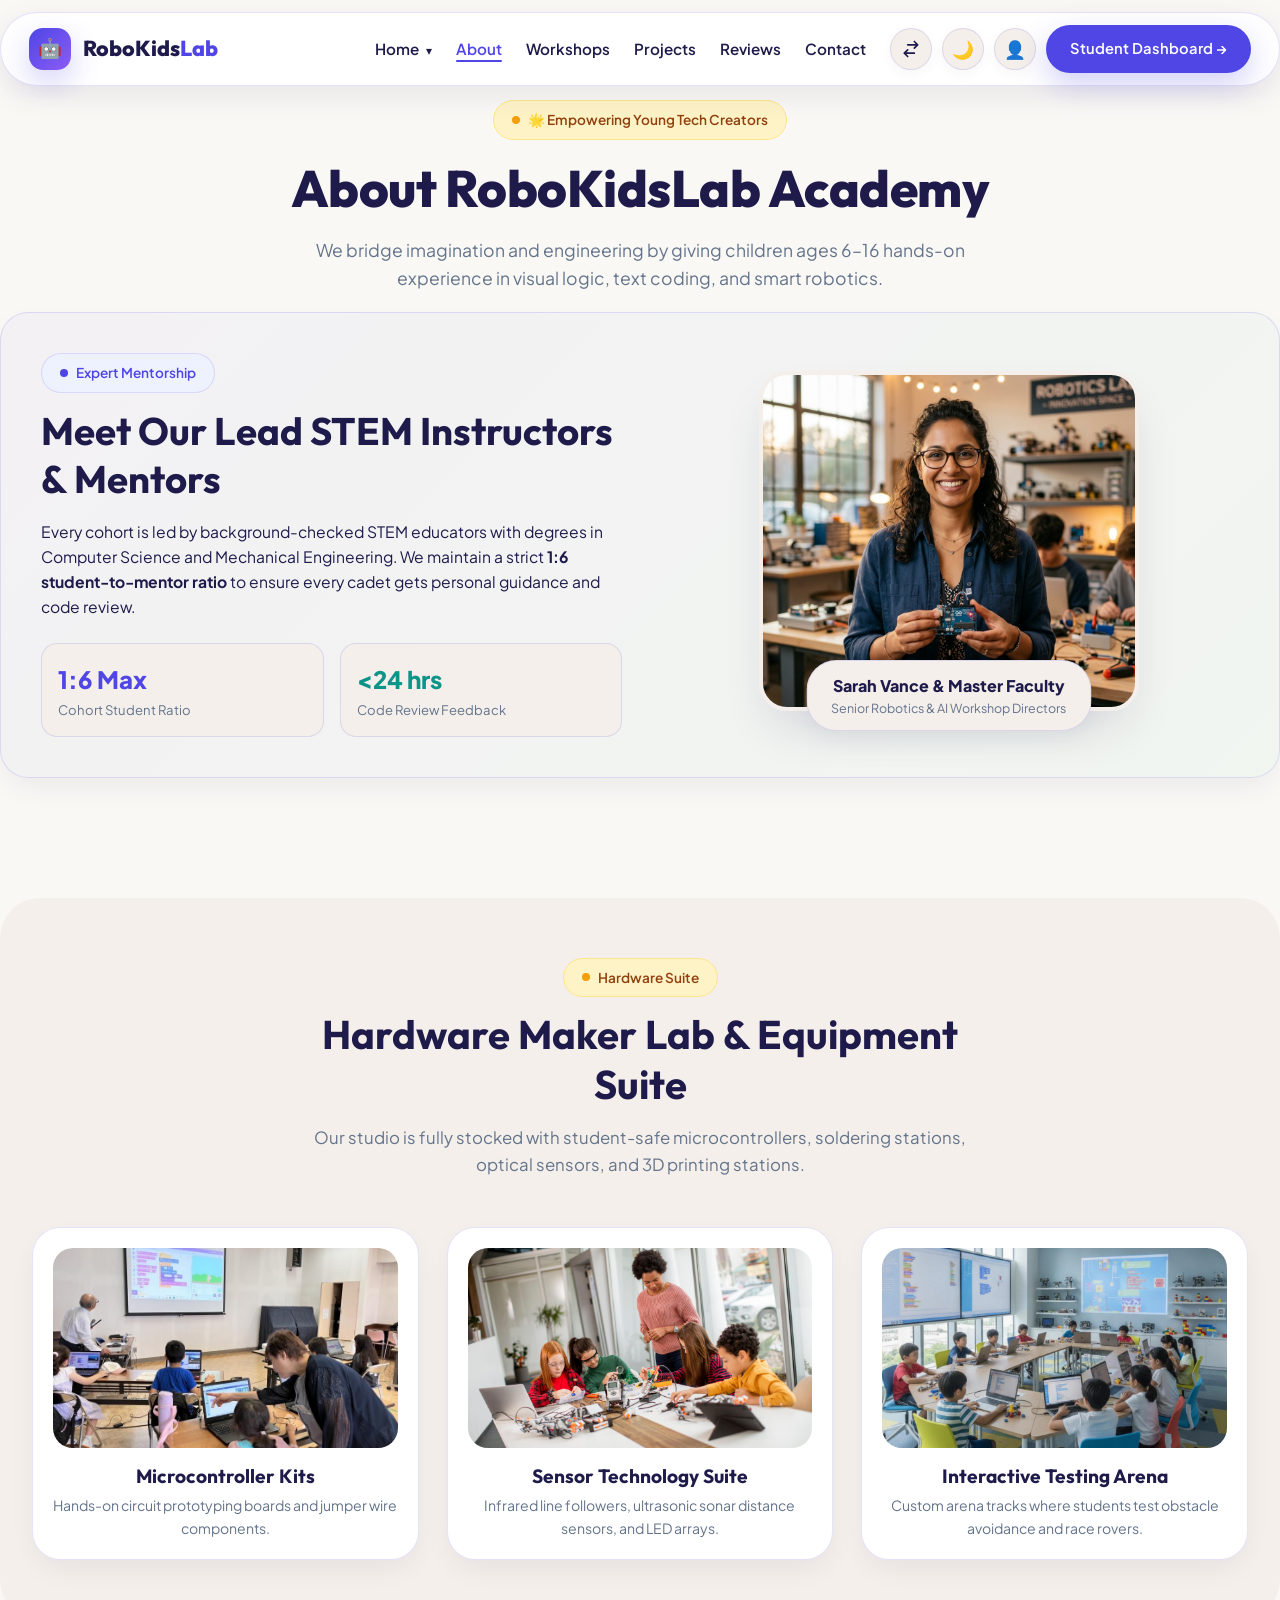
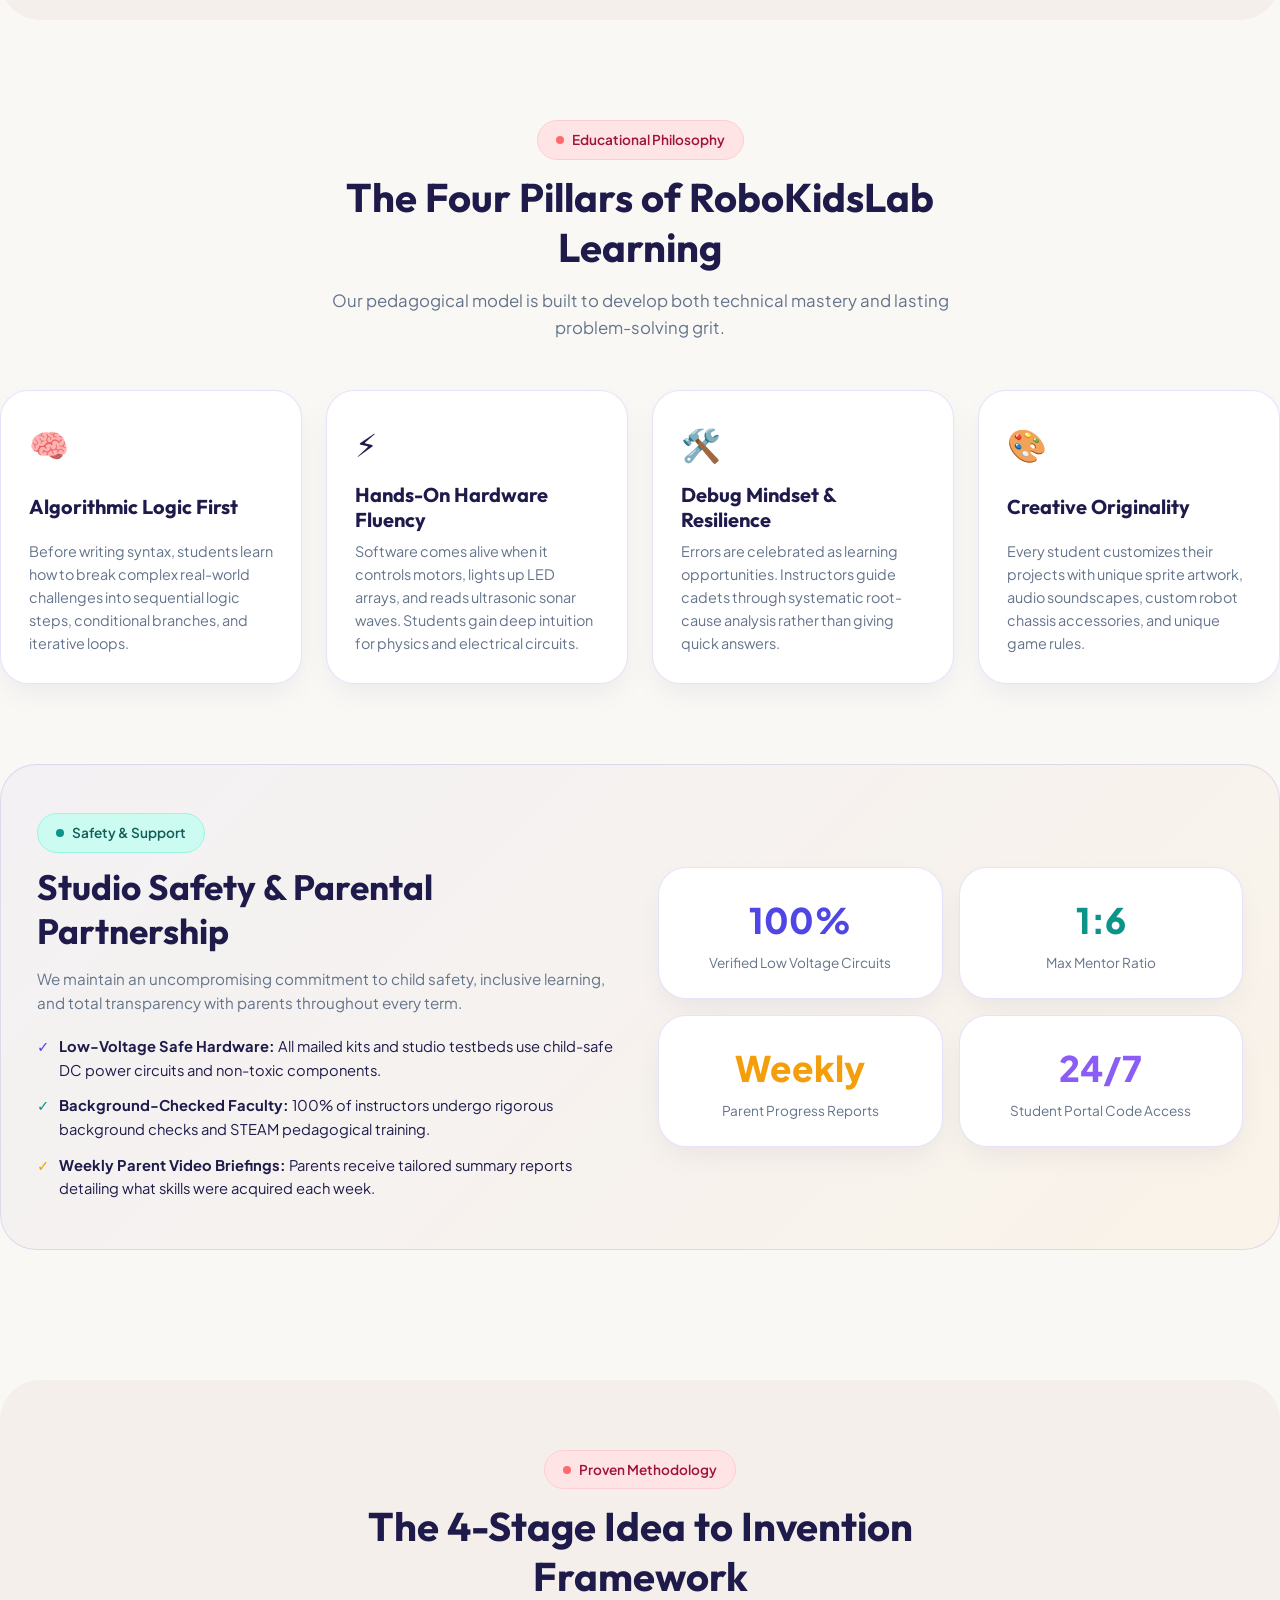
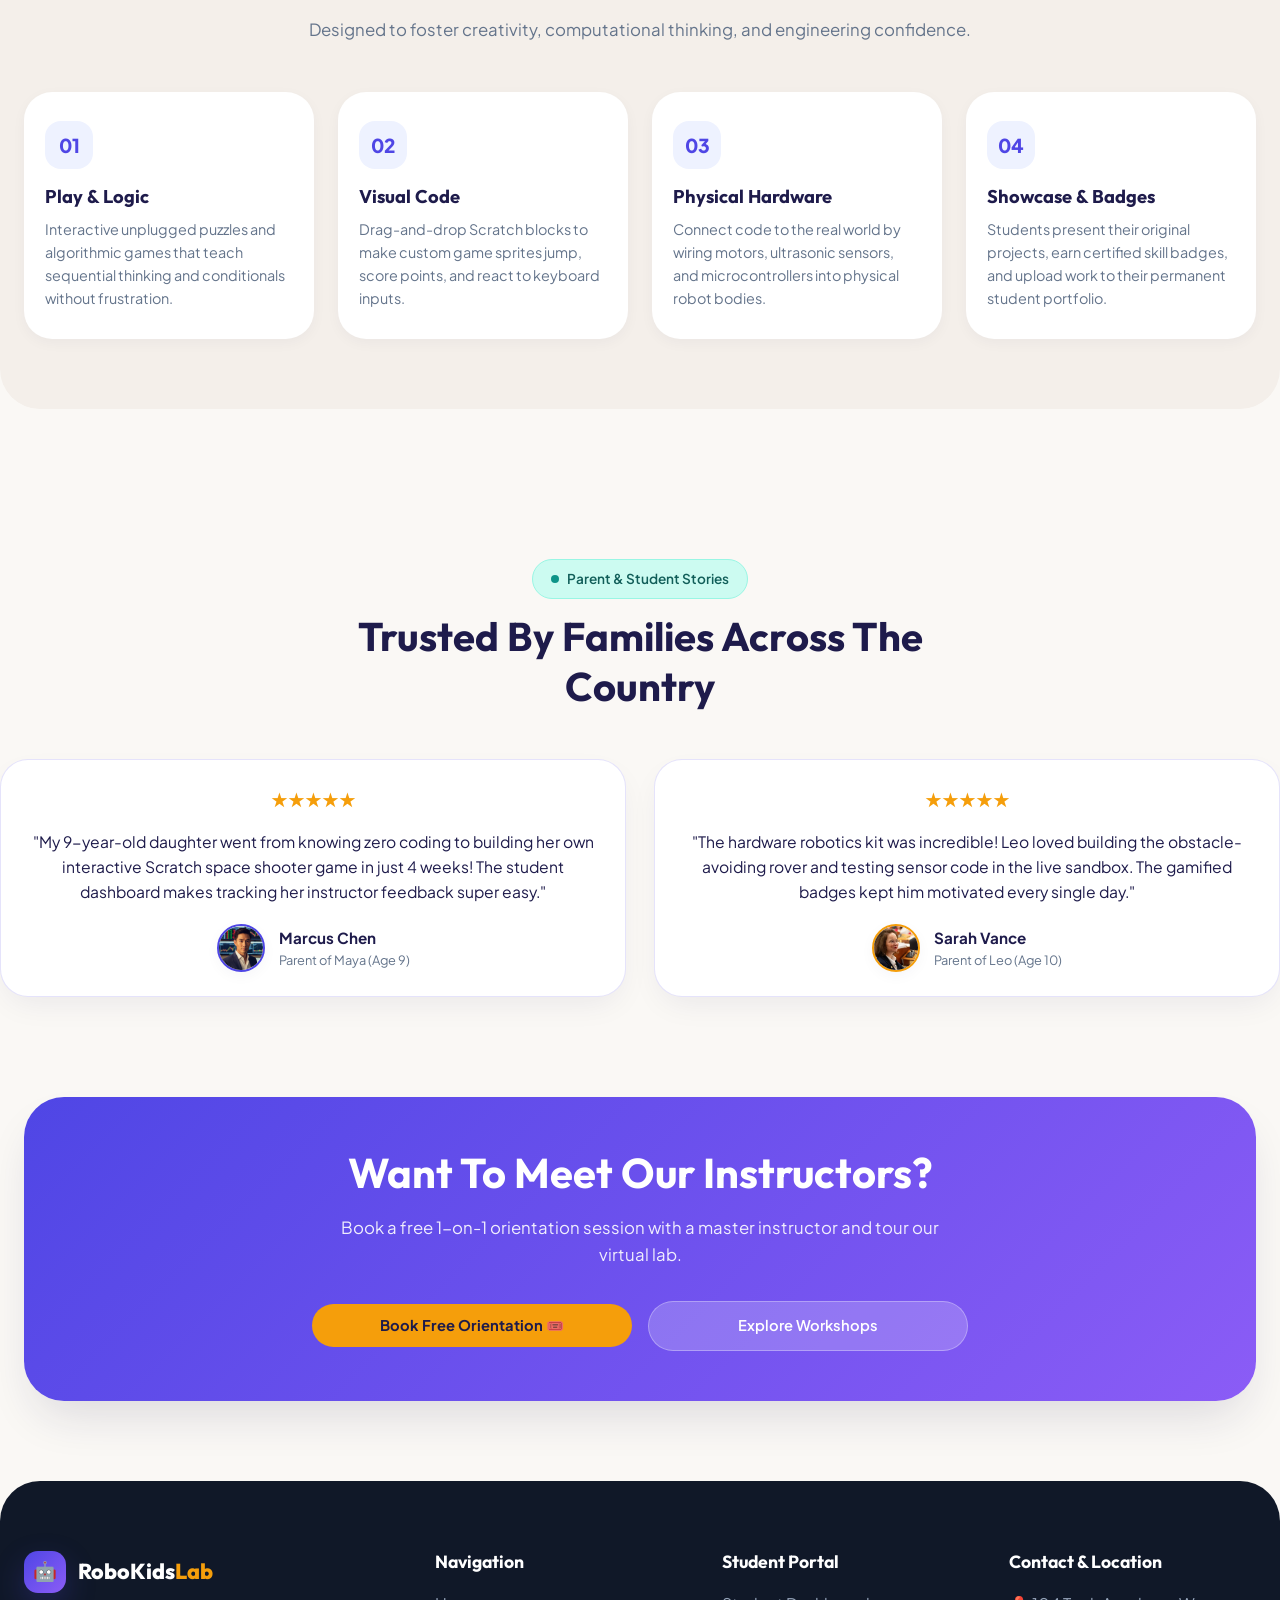
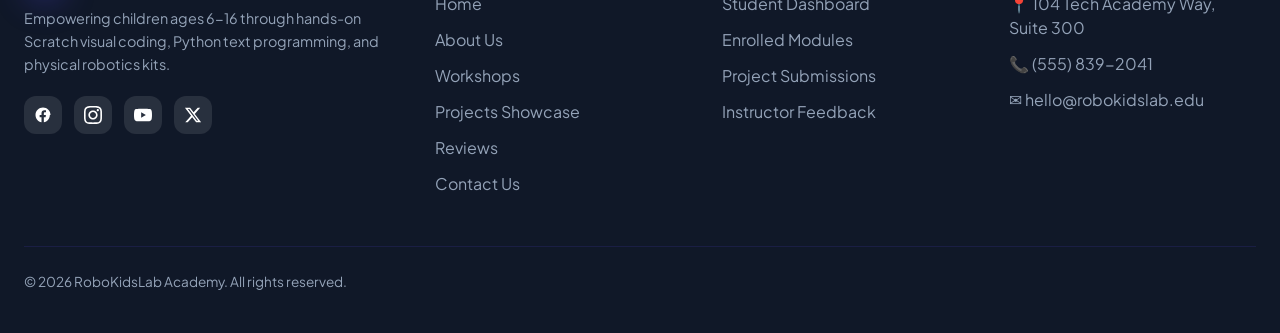
==== about.html @ 303f60b8 "Restructure into multi-page site, add Home 2 dropdown, unique AI images, and map" ====
<!DOCTYPE html>
<html lang="en" data-theme="light" dir="ltr">

<head>
  <meta charset="UTF-8">
  <meta name="viewport" content="width=device-width, initial-scale=1.0">
  <title>About Us | RoboKidsLab Academy</title>
  <meta name="description"
    content="Learn about RoboKidsLab Academy's certified STEM mentors, hands-on hardware maker lab, and proven 4-stage coding curriculum for young inventors.">

  <!-- Favicon -->
  <link rel="icon" type="image/svg+xml" href="assets/images/favicon.svg">

  <!-- Google Fonts -->
  <link rel="preconnect" href="https://fonts.googleapis.com">
  <link rel="preconnect" href="https://fonts.gstatic.com" crossorigin>
  <link
    href="https://fonts.googleapis.com/css2?family=Outfit:wght@500;600;700;800&family=Plus+Jakarta+Sans:wght@400;500;600;700;800&display=swap"
    rel="stylesheet">

  <!-- Main Stylesheet -->
  <link rel="stylesheet" href="assets/css/style.css">
</head>

<body>

  <!-- FLOATING NAVIGATION BAR -->
  <header class="navbar container">
    <div class="nav-container">
      <a href="index.html" class="brand-logo">
        <div class="brand-icon">🤖</div>
        <span>RoboKids<span style="color: var(--primary);">Lab</span></span>
      </a>

      <!-- HAMBURGER TOGGLE BUTTON FOR <= 1024px VIEW -->
      <button id="hamburgerBtn" class="hamburger-btn" onclick="toggleMobileMenu()" aria-label="Toggle navigation menu">
        <span class="hamburger-bar"></span>
        <span class="hamburger-bar"></span>
        <span class="hamburger-bar"></span>
      </button>

      <!-- NAVIGATION MENU -->
      <div id="navMenu" class="nav-menu">
        <ul class="nav-links">
          <li class="nav-dropdown">
            <a href="#">Home <span class="dropdown-caret">▾</span></a>
            <ul class="nav-dropdown-menu">
              <li><a href="index.html">Home 1 - Tech Academy</a></li>
              <li><a href="home2.html">Home 2 - Robotics & Maker Track</a></li>
            </ul>
          </li>
          <li><a href="about.html" class="active" onclick="closeMobileMenu()">About</a></li>
          <li><a href="workshops.html" onclick="closeMobileMenu()">Workshops</a></li>
          <li><a href="projects.html" onclick="closeMobileMenu()">Projects</a></li>
          <li><a href="reviews.html" onclick="closeMobileMenu()">Reviews</a></li>
          <li><a href="contact.html" onclick="closeMobileMenu()">Contact</a></li>
        </ul>

        <div class="nav-actions">
          <button class="toggle-btn rtl-toggle-btn" onclick="toggleRTL()" title="Toggle Language Direction RTL/LTR"
            aria-label="Toggle RTL/LTR">
            <svg width="20" height="20" viewBox="0 0 24 24" fill="none" stroke="currentColor" stroke-width="2"
              stroke-linecap="round" stroke-linejoin="round">
              <path d="M8 7h12m0 0l-4-4m4 4l-4 4M16 17H4m0 0l4 4m-4-4l4-4" />
            </svg>
          </button>
          <button class="toggle-btn theme-toggle-btn" onclick="toggleTheme()" title="Toggle Dark/Light Theme"
            aria-label="Toggle Theme">🌙</button>
          <button class="toggle-btn" onclick="openLoginModal()" title="Student & Parent Login"
            aria-label="Log In">👤</button>

          <a href="dashboard.html" class="pill-btn pill-btn-primary" onclick="closeMobileMenu()">Student Dashboard →</a>
        </div>
      </div>
    </div>
  </header>

  <!-- PAGE HEADER BANNER -->
  <section class="container page-header">
    <div class="badge-pill badge-pill-amber">
      <span class="dot"></span> 🌟 Empowering Young Tech Creators
    </div>
    <h1>About RoboKidsLab Academy</h1>
    <p>
      We bridge imagination and engineering by giving children ages 6–16 hands-on experience in visual logic, text coding, and smart robotics.
    </p>
  </section>

  <!-- 1. CERTIFIED LEAD FACULTY & MENTORS -->
  <section id="faculty-mentors" class="container" style="padding: 20px 0 60px;">
    <div class="organic-card"
      style="padding: 40px; background: linear-gradient(135deg, rgba(79, 70, 229, 0.04), rgba(16, 185, 129, 0.04));">
      <div
        style="display: grid; grid-template-columns: repeat(auto-fit, minmax(300px, 1fr)); gap: 36px; align-items: center;">
        <div>
          <div class="badge-pill badge-pill-purple" style="margin-bottom: 14px;">
            <span class="dot"></span> Expert Mentorship
          </div>
          <h2 style="font-size: clamp(1.8rem, 3.5vw, 2.4rem); margin-bottom: 16px;">Meet Our Lead STEM Instructors &
            Mentors</h2>
          <p style="font-size: 0.98rem; color: var(--text-dark); margin-bottom: 24px; line-height: 1.6;">
            Every cohort is led by background-checked STEM educators with degrees in Computer Science and Mechanical
            Engineering. We maintain a strict <strong>1:6 student-to-mentor ratio</strong> to ensure every cadet gets
            personal guidance and code review.
          </p>
          <div style="display: grid; grid-template-columns: repeat(2, 1fr); gap: 16px;">
            <div
              style="background: var(--bg-card); padding: 16px; border-radius: 16px; border: 1px solid var(--border-light);">
              <div style="font-size: 1.5rem; font-weight: 800; color: var(--primary);">1:6 Max</div>
              <div style="font-size: 0.82rem; color: var(--text-muted);">Cohort Student Ratio</div>
            </div>
            <div
              style="background: var(--bg-card); padding: 16px; border-radius: 16px; border: 1px solid var(--border-light);">
              <div style="font-size: 1.5rem; font-weight: 800; color: var(--accent-teal);">&lt;24 hrs</div>
              <div style="font-size: 0.82rem; color: var(--text-muted);">Code Review Feedback</div>
            </div>
          </div>
        </div>

        <div style="text-align: center;">
          <div style="position: relative; display: inline-block; max-width: 380px; width: 100%;">
            <div
              style="border-radius: 28px; overflow: hidden; height: 340px; box-shadow: var(--shadow-lg); border: 4px solid var(--bg-card);">
              <img src="assets/images/instructor.png" alt="Lead Robotics Instructor & Mentor"
                style="width: 100%; height: 100%; object-fit: cover;">
            </div>
            <div
              style="position: absolute; bottom: -20px; left: 50%; transform: translateX(-50%); background: var(--bg-card); padding: 12px 24px; border-radius: 30px; box-shadow: var(--shadow-md); border: 1px solid var(--border-light); white-space: nowrap;">
              <div style="font-weight: 800; font-size: 1rem; color: var(--text-dark);">Sarah Vance & Master Faculty
              </div>
              <div style="font-size: 0.78rem; color: var(--text-muted);">Senior Robotics & AI Workshop Directors</div>
            </div>
          </div>
        </div>
      </div>
    </div>
  </section>

  <!-- 2. HARDWARE MAKER LAB & EQUIPMENT SUITE -->
  <section id="maker-lab" class="container" style="padding: 60px 0;">
    <div style="background: var(--bg-card); border-radius: 40px; padding: 60px 32px;">
      <div class="section-header">
        <div class="badge-pill badge-pill-amber section-subtitle">
          <span class="dot"></span> Hardware Suite
        </div>
        <h2 class="section-title">Hardware Maker Lab & Equipment Suite</h2>
        <p class="section-desc">Our studio is fully stocked with student-safe microcontrollers, soldering stations,
          optical sensors, and 3D printing stations.</p>
      </div>

      <div class="grid-center-last"
        style="display: grid; grid-template-columns: repeat(auto-fit, minmax(280px, 1fr)); gap: 28px;">
        <div class="organic-card" style="text-align: center; padding: 20px;">
          <div style="height: 200px; border-radius: 20px; overflow: hidden; margin-bottom: 16px;">
            <img src="assets/images/img14.jpg" alt="Smart Microcontroller Board"
              style="width:100%; height:100%; object-fit:cover;">
          </div>
          <h4 style="font-size: 1.2rem; margin-bottom: 6px;">Microcontroller Kits</h4>
          <p style="font-size: 0.88rem; color: var(--text-muted);">Hands-on circuit prototyping boards and jumper wire
            components.</p>
        </div>

        <div class="organic-card" style="text-align: center; padding: 20px;">
          <div style="height: 200px; border-radius: 20px; overflow: hidden; margin-bottom: 16px;">
            <img src="assets/images/img15.jpg" alt="Optical & Obstacle Sensors"
              style="width:100%; height:100%; object-fit:cover;">
          </div>
          <h4 style="font-size: 1.2rem; margin-bottom: 6px;">Sensor Technology Suite</h4>
          <p style="font-size: 0.88rem; color: var(--text-muted);">Infrared line followers, ultrasonic sonar distance
            sensors, and LED arrays.</p>
        </div>

        <div class="organic-card" style="text-align: center; padding: 20px;">
          <div style="height: 200px; border-radius: 20px; overflow: hidden; margin-bottom: 16px;">
            <img src="assets/images/img16.jpg" alt="Robotics Arena & Testing Track"
              style="width:100%; height:100%; object-fit:cover;">
          </div>
          <h4 style="font-size: 1.2rem; margin-bottom: 6px;">Interactive Testing Arena</h4>
          <p style="font-size: 0.88rem; color: var(--text-muted);">Custom arena tracks where students test obstacle
            avoidance and race rovers.</p>
        </div>
      </div>
    </div>
  </section>

  <!-- 3. FOUR CORE EDUCATIONAL PILLARS (NEW CONTENT SECTION 1) -->
  <section class="container" style="padding: 40px 0 60px;">
    <div class="section-header">
      <div class="badge-pill badge-pill-coral section-subtitle">
        <span class="dot"></span> Educational Philosophy
      </div>
      <h2 class="section-title">The Four Pillars of RoboKidsLab Learning</h2>
      <p class="section-desc">Our pedagogical model is built to develop both technical mastery and lasting problem-solving grit.</p>
    </div>

    <div style="display: grid; grid-template-columns: repeat(auto-fit, minmax(260px, 1fr)); gap: 24px;">
      <div class="organic-card" style="padding: 28px;">
        <div style="font-size: 2rem; margin-bottom: 12px;">🧠</div>
        <h3 style="font-size: 1.25rem; margin-bottom: 8px;">Algorithmic Logic First</h3>
        <p style="font-size: 0.9rem; color: var(--text-muted); line-height: 1.6;">Before writing syntax, students learn how to break complex real-world challenges into sequential logic steps, conditional branches, and iterative loops.</p>
      </div>

      <div class="organic-card" style="padding: 28px;">
        <div style="font-size: 2rem; margin-bottom: 12px;">⚡</div>
        <h3 style="font-size: 1.25rem; margin-bottom: 8px;">Hands-On Hardware Fluency</h3>
        <p style="font-size: 0.9rem; color: var(--text-muted); line-height: 1.6;">Software comes alive when it controls motors, lights up LED arrays, and reads ultrasonic sonar waves. Students gain deep intuition for physics and electrical circuits.</p>
      </div>

      <div class="organic-card" style="padding: 28px;">
        <div style="font-size: 2rem; margin-bottom: 12px;">🛠️</div>
        <h3 style="font-size: 1.25rem; margin-bottom: 8px;">Debug Mindset & Resilience</h3>
        <p style="font-size: 0.9rem; color: var(--text-muted); line-height: 1.6;">Errors are celebrated as learning opportunities. Instructors guide cadets through systematic root-cause analysis rather than giving quick answers.</p>
      </div>

      <div class="organic-card" style="padding: 28px;">
        <div style="font-size: 2rem; margin-bottom: 12px;">🎨</div>
        <h3 style="font-size: 1.25rem; margin-bottom: 8px;">Creative Originality</h3>
        <p style="font-size: 0.9rem; color: var(--text-muted); line-height: 1.6;">Every student customizes their projects with unique sprite artwork, audio soundscapes, custom robot chassis accessories, and unique game rules.</p>
      </div>
    </div>
  </section>

  <!-- 4. SAFETY STANDARDS & PARENTAL PARTNERSHIP (NEW CONTENT SECTION 2) -->
  <section class="container" style="padding: 20px 0 60px;">
    <div style="background: linear-gradient(135deg, rgba(79, 70, 229, 0.04), rgba(245, 158, 11, 0.05)); border-radius: 36px; padding: 48px 36px; border: 1px solid var(--border-light);">
      <div style="display: grid; grid-template-columns: repeat(auto-fit, minmax(300px, 1fr)); gap: 36px; align-items: center;">
        <div>
          <div class="badge-pill badge-pill-teal" style="margin-bottom: 12px;">
            <span class="dot"></span> Safety & Support
          </div>
          <h2 style="font-size: clamp(1.6rem, 3vw, 2.2rem); margin-bottom: 14px;">Studio Safety & Parental Partnership</h2>
          <p style="font-size: 0.95rem; color: var(--text-muted); margin-bottom: 20px; line-height: 1.6;">
            We maintain an uncompromising commitment to child safety, inclusive learning, and total transparency with parents throughout every term.
          </p>
          <ul style="list-style: none; display: flex; flex-direction: column; gap: 12px; padding: 0;">
            <li style="display: flex; align-items: flex-start; gap: 10px; font-size: 0.92rem;">
              <span style="color: var(--primary); font-weight: 800;">✓</span>
              <span><strong>Low-Voltage Safe Hardware:</strong> All mailed kits and studio testbeds use child-safe DC power circuits and non-toxic components.</span>
            </li>
            <li style="display: flex; align-items: flex-start; gap: 10px; font-size: 0.92rem;">
              <span style="color: var(--accent-teal); font-weight: 800;">✓</span>
              <span><strong>Background-Checked Faculty:</strong> 100% of instructors undergo rigorous background checks and STEAM pedagogical training.</span>
            </li>
            <li style="display: flex; align-items: flex-start; gap: 10px; font-size: 0.92rem;">
              <span style="color: var(--accent-amber); font-weight: 800;">✓</span>
              <span><strong>Weekly Parent Video Briefings:</strong> Parents receive tailored summary reports detailing what skills were acquired each week.</span>
            </li>
          </ul>
        </div>

        <div style="display: grid; grid-template-columns: repeat(2, 1fr); gap: 16px;">
          <div class="organic-card" style="text-align: center; padding: 24px;">
            <div style="font-size: 2.2rem; font-weight: 800; color: var(--primary); margin-bottom: 4px;">100%</div>
            <div style="font-size: 0.85rem; color: var(--text-muted);">Verified Low Voltage Circuits</div>
          </div>
          <div class="organic-card" style="text-align: center; padding: 24px;">
            <div style="font-size: 2.2rem; font-weight: 800; color: var(--accent-teal); margin-bottom: 4px;">1:6</div>
            <div style="font-size: 0.85rem; color: var(--text-muted);">Max Mentor Ratio</div>
          </div>
          <div class="organic-card" style="text-align: center; padding: 24px;">
            <div style="font-size: 2.2rem; font-weight: 800; color: var(--accent-amber); margin-bottom: 4px;">Weekly</div>
            <div style="font-size: 0.85rem; color: var(--text-muted);">Parent Progress Reports</div>
          </div>
          <div class="organic-card" style="text-align: center; padding: 24px;">
            <div style="font-size: 2.2rem; font-weight: 800; color: var(--accent-purple); margin-bottom: 4px;">24/7</div>
            <div style="font-size: 0.85rem; color: var(--text-muted);">Student Portal Code Access</div>
          </div>
        </div>
      </div>
    </div>
  </section>

  <!-- 5. 4-STAGE LEARNING ROADMAP -->
  <section class="container" style="padding: 40px 0 60px;">
    <div class="roadmap-section">
      <div class="container">
        <div class="section-header">
          <div class="badge-pill badge-pill-coral section-subtitle">
            <span class="dot"></span> Proven Methodology
          </div>
          <h2 class="section-title">The 4-Stage Idea to Invention Framework</h2>
          <p class="section-desc">Designed to foster creativity, computational thinking, and engineering confidence.</p>
        </div>

        <div class="roadmap-grid">
          <div class="roadmap-step">
            <div class="step-num">01</div>
            <h3 class="step-title">Play & Logic</h3>
            <p class="step-desc">Interactive unplugged puzzles and algorithmic games that teach sequential thinking and
              conditionals without frustration.</p>
          </div>

          <div class="roadmap-step">
            <div class="step-num">02</div>
            <h3 class="step-title">Visual Code</h3>
            <p class="step-desc">Drag-and-drop Scratch blocks to make custom game sprites jump, score points, and react
              to keyboard inputs.</p>
          </div>

          <div class="roadmap-step">
            <div class="step-num">03</div>
            <h3 class="step-title">Physical Hardware</h3>
            <p class="step-desc">Connect code to the real world by wiring motors, ultrasonic sensors, and
              microcontrollers into physical robot bodies.</p>
          </div>

          <div class="roadmap-step">
            <div class="step-num">04</div>
            <h3 class="step-title">Showcase & Badges</h3>
            <p class="step-desc">Students present their original projects, earn certified skill badges, and upload work
              to their permanent student portfolio.</p>
          </div>
        </div>
      </div>
    </div>
  </section>

  <!-- 4. PARENT STORIES ON ABOUT PAGE -->
  <section id="reviews" class="container" style="padding: 60px 0;">
    <div class="section-header">
      <div class="badge-pill badge-pill-teal section-subtitle">
        <span class="dot"></span> Parent & Student Stories
      </div>
      <h2 class="section-title">Trusted By Families Across The Country</h2>
    </div>

    <div class="grid-center-last"
      style="display: grid; grid-template-columns: repeat(auto-fit, minmax(280px, 1fr)); gap: 28px;">
      <div class="organic-card" style="text-align: center;">
        <div style="color: var(--accent-amber); font-size: 1.2rem; margin-bottom: 14px;">★★★★★</div>
        <p style="font-size: 0.98rem; color: var(--text-dark); margin-bottom: 20px;">
          "My 9-year-old daughter went from knowing zero coding to building her own interactive Scratch space shooter
          game in just 4 weeks! The student dashboard makes tracking her instructor feedback super easy."
        </p>
        <div style="display: flex; align-items: center; justify-content: center; gap: 14px;">
          <img src="assets/images/marcus-chen.png" alt="Marcus Chen"
            style="width: 48px; height: 48px; border-radius: 50%; object-fit: cover; border: 2px solid var(--primary); box-shadow: var(--shadow-sm);">
          <div style="text-align: left;">
            <div style="font-weight: 700; font-size: 0.95rem;">Marcus Chen</div>
            <div style="font-size: 0.8rem; color: var(--text-muted);">Parent of Maya (Age 9)</div>
          </div>
        </div>
      </div>

      <div class="organic-card" style="text-align: center;">
        <div style="color: var(--accent-amber); font-size: 1.2rem; margin-bottom: 14px;">★★★★★</div>
        <p style="font-size: 0.98rem; color: var(--text-dark); margin-bottom: 20px;">
          "The hardware robotics kit was incredible! Leo loved building the obstacle-avoiding rover and testing sensor
          code in the live sandbox. The gamified badges kept him motivated every single day."
        </p>
        <div style="display: flex; align-items: center; justify-content: center; gap: 14px;">
          <img src="assets/images/sarah-vance.png" alt="Sarah Vance"
            style="width: 48px; height: 48px; border-radius: 50%; object-fit: cover; border: 2px solid var(--accent-amber); box-shadow: var(--shadow-sm);">
          <div style="text-align: left;">
            <div style="font-weight: 700; font-size: 0.95rem;">Sarah Vance</div>
            <div style="font-size: 0.8rem; color: var(--text-muted);">Parent of Leo (Age 10)</div>
          </div>
        </div>
      </div>
    </div>
  </section>

  <!-- CTA BANNER -->
  <section class="container" style="margin: 40px auto 80px;">
    <div
      style="background: linear-gradient(135deg, var(--primary), var(--accent-purple)); border-radius: 40px; padding: 50px 24px; text-align: center; color: #fff; box-shadow: var(--shadow-lg);">
      <h2 style="color: #fff; font-size: clamp(1.8rem, 4vw, 2.6rem); margin-bottom: 16px;">Want To Meet Our Instructors?</h2>
      <p style="font-size: 1.05rem; opacity: 0.9; max-width: 600px; margin: 0 auto 32px;">
        Book a free 1-on-1 orientation session with a master instructor and tour our virtual lab.
      </p>
      <div style="display: flex; align-items: center; justify-content: center; gap: 16px; flex-wrap: wrap;">
        <button class="pill-btn pill-btn-amber" style="width: 100%; max-width: 320px;"
          onclick="openEnrollModal('General Orientation')">Book Free Orientation 🎟️</button>
        <a href="workshops.html" class="pill-btn pill-btn-outline-light" style="width: 100%; max-width: 320px;">Explore Workshops</a>
      </div>
    </div>
  </section>

  <!-- FOOTER -->
  <footer class="footer">
    <div class="container">
      <div class="footer-grid">
        <div class="footer-brand">
          <div class="brand-logo" style="color: #fff; margin-bottom: 14px;">
            <div class="brand-icon">🤖</div>
            <span>RoboKids<span style="color: var(--accent-amber);">Lab</span></span>
          </div>
          <p style="font-size: 0.9rem;">
            Empowering children ages 6-16 through hands-on Scratch visual coding, Python text programming, and physical
            robotics kits.
          </p>

          <div class="footer-socials"
            style="display: flex; align-items: center; justify-content: flex-start; gap: 12px; margin-top: 20px;">
            <a href="#" class="social-icon" aria-label="Facebook"><svg width="18" height="18" fill="currentColor" viewBox="0 0 24 24"><path d="M22 12c0-5.52-4.48-10-10-10S2 6.48 2 12c0 4.84 3.44 8.87 8 9.8V15H7.5v-3H10V9.5C10 7.01 11.49 5.65 13.75 5.65c1.08 0 2.25.19 2.25.19v2.47h-1.27c-1.23 0-1.61.77-1.61 1.56V12h2.78l-.44 3h-2.34v6.8c4.56-.93 8-4.96 8-9.8z"/></svg></a>
            <a href="#" class="social-icon" aria-label="Instagram"><svg width="18" height="18" fill="currentColor" viewBox="0 0 24 24"><path d="M12 2.163c3.204 0 3.584.012 4.85.07 3.252.148 4.771 1.691 4.919 4.919.058 1.265.069 1.645.069 4.849 0 3.205-.012 3.584-.069 4.849-.149 3.225-1.664 4.771-4.919 4.919-1.266.058-1.644.07-4.85.07-3.204 0-3.584-.012-4.849-.07-3.26-.149-4.771-1.699-4.919-4.92-.058-1.265-.07-1.644-.07-4.849 0-3.204.013-3.583.07-4.849.149-3.227 1.664-4.771 4.919-4.919 1.266-.057 1.645-.069 4.849-.069zm0-2.163c-3.259 0-3.667.014-4.947.072-4.358.2-6.78 2.618-6.98 6.98-.059 1.281-.073 1.689-.073 4.948 0 3.259.014 3.668.072 4.948.2 4.358 2.618 6.78 6.98 6.98 1.281.058 1.689.072 4.948.072 3.259 0 3.668-.014 4.948-.072 4.354-.2 6.782-2.618 6.979-6.98.059-1.28.073-1.689.073-4.948 0-3.259-.014-3.667-.072-4.947-.196-4.354-2.617-6.78-6.979-6.98-1.281-.059-1.69-.073-4.949-.073zm0 5.838c-3.403 0-6.162 2.759-6.162 6.162s2.759 6.163 6.162 6.163 6.162-2.759 6.162-6.163c0-3.403-2.759-6.162-6.162-6.162zm0 10.162c-2.209 0-4-1.79-4-4 0-2.209 1.791-4 4-4s4 1.791 4 4c0 2.21-1.791 4-4 4zm6.406-11.845c-.796 0-1.441.645-1.441 1.44s.645 1.44 1.441 1.44c.795 0 1.439-.645 1.439-1.44s-.644-1.44-1.439-1.44z"/></svg></a>
            <a href="#" class="social-icon" aria-label="YouTube"><svg width="18" height="18" fill="currentColor" viewBox="0 0 24 24"><path d="M23.498 6.186a3.016 3.016 0 0 0-2.122-2.136C19.505 3.545 12 3.545 12 3.545s-7.505 0-9.377.505A3.017 3.017 0 0 0 .502 6.186C0 8.07 0 12 0 12s0 3.93.502 5.814a3.016 3.016 0 0 0 2.122 2.136c1.871.505 9.376.505 9.376.505s7.505 0 9.377-.505a3.015 3.015 0 0 0 2.122-2.136C24 15.93 24 12 24 12s0-3.93-.502-5.814zM9.545 15.568V8.432L15.818 12l-6.273 3.568z"/></svg></a>
            <a href="#" class="social-icon" aria-label="Twitter"><svg width="18" height="18" fill="currentColor" viewBox="0 0 24 24"><path d="M18.244 2.25h3.308l-7.227 8.26 8.502 11.24H16.17l-5.214-6.817L4.99 21.75H1.68l7.73-8.835L1.254 2.25H8.08l4.713 6.231zm-1.161 17.52h1.833L7.084 4.126H5.117z"/></svg></a>
          </div>
        </div>

        <div class="footer-col">
          <h4>Navigation</h4>
          <ul>
            <li><a href="index.html">Home</a></li>
            <li><a href="about.html">About Us</a></li>
            <li><a href="workshops.html">Workshops</a></li>
            <li><a href="projects.html">Projects Showcase</a></li>
            <li><a href="reviews.html">Reviews</a></li>
            <li><a href="contact.html">Contact Us</a></li>
          </ul>
        </div>

        <div class="footer-col">
          <h4>Student Portal</h4>
          <ul>
            <li><a href="dashboard.html">Student Dashboard</a></li>
            <li><a href="dashboard.html">Enrolled Modules</a></li>
            <li><a href="dashboard.html">Project Submissions</a></li>
            <li><a href="dashboard.html">Instructor Feedback</a></li>
          </ul>
        </div>

        <div class="footer-col">
          <h4>Contact & Location</h4>
          <ul>
            <li>📍 104 Tech Academy Way, Suite 300</li>
            <li>📞 (555) 839-2041</li>
            <li>✉️ hello@robokidslab.edu</li>
          </ul>
        </div>
      </div>

      <div class="footer-bottom"
        style="display: flex; align-items: center; justify-content: space-between; flex-wrap: wrap; gap: 16px; margin-top: 24px; padding-top: 24px; border-top: 1px solid var(--border-light);">
        <p>© 2026 RoboKidsLab Academy. All rights reserved.</p>
      </div>
    </div>
  </footer>

  <!-- LOGIN / PORTAL MODAL -->
  <div id="loginModal" class="modal-overlay">
    <div class="modal-content">
      <button class="modal-close" onclick="closeLoginModal()">✕</button>
      <div style="text-align: center; margin-bottom: 24px;">
        <div class="brand-icon" style="margin: 0 auto 12px; width: 50px; height: 50px; font-size: 1.4rem;">🤖</div>
        <h3 style="font-size: 1.5rem;">Student & Parent Login</h3>
        <p style="font-size: 0.88rem; color: var(--text-muted);">Access course modules, submit projects & view teacher grades</p>
      </div>

      <form onsubmit="handleLoginSubmit(event)">
        <div class="form-group">
          <label>Student Username or Parent Email</label>
          <input type="text" class="form-control" placeholder="e.g. leo_vance or parent@gmail.com" value="leo_vance" required>
        </div>
        <div class="form-group">
          <label>Password</label>
          <div class="password-wrapper">
            <input type="password" id="modalPasswordInput" class="form-control" placeholder="••••••••" value="password123" required>
            <button type="button" class="password-toggle-btn" onclick="togglePasswordVisibility('modalPasswordInput', this)" title="Show/Hide Password" aria-label="Toggle Password Visibility">👁️</button>
          </div>
        </div>
        <div style="display: flex; align-items: center; justify-content: space-between; margin-bottom: 24px; font-size: 0.85rem; flex-wrap: nowrap; gap: 8px; width: 100%;">
          <label style="display:flex; align-items:center; gap:8px; cursor:pointer; white-space: nowrap; font-size: clamp(0.7rem, 3.5vw, 0.85rem);">
            <input type="checkbox" checked> Remember me
          </label>
          <a href="#" class="forgot-link" style="margin-left: auto; white-space: nowrap; font-size: clamp(0.7rem, 3.5vw, 0.85rem);">Forgot Password?</a>
        </div>
        <button type="submit" class="pill-btn pill-btn-primary" style="width: 100%; justify-content: center;">Log In To Student Dashboard →</button>
      </form>
    </div>
  </div>

  <!-- ENROLLMENT MODAL -->
  <div id="enrollModal" class="modal-overlay">
    <div class="modal-content">
      <button class="modal-close" onclick="closeEnrollModal()">✕</button>
      <div style="margin-bottom: 24px; text-align: center;">
        <span class="badge-pill badge-pill-amber">Quick Enrolment</span>
        <h3 id="enrollCourseTitle" style="font-size: 1.6rem; margin-top: 8px;">Enroll in Course</h3>
        <p style="font-size: 0.88rem; color: var(--text-muted);">Reserve a spot for your child in our next cohort.</p>
      </div>

      <form onsubmit="handleEnrollSubmit(event)">
        <input type="hidden" id="enrollCourseInput" value="General Program">
        <div class="form-group">
          <label>Child's Full Name</label>
          <input type="text" class="form-control" placeholder="e.g. Leo Vance" required>
        </div>
        <div class="form-group">
          <label>Child's Age</label>
          <select class="form-control" required>
            <option value="6-8">6 - 8 Years Old (Scratch)</option>
            <option value="9-12">9 - 12 Years Old (Python / Robotics)</option>
            <option value="13-16">13 - 16 Years Old (Advanced Python & Hardware)</option>
          </select>
        </div>
        <div class="form-group">
          <label>Parent Contact Email</label>
          <input type="email" class="form-control" placeholder="parent@example.com" required>
        </div>
        <button type="submit" class="pill-btn pill-btn-primary" style="width: 100%; justify-content: center;">Complete Reservation 🚀</button>
      </form>
    </div>
  </div>

  <!-- FLOATING TOP-TO-BOTTOM SCROLL BUTTON -->
  <button id="backToTopBtn" class="floating-top-btn" onclick="scrollToTop()" title="Scroll to Top" aria-label="Scroll to Top">↑</button>

  <!-- TOAST NOTIFICATION CONTAINER -->
  <div id="toast" class="toast">
    <span id="toastIcon">✨</span>
    <span id="toastMsg">Notification message</span>
  </div>

  <!-- Scripts -->
  <script src="assets/js/main.js"></script>
</body>

</html>
---- assets/css/style.css ----
/* 
  KIDS CODING & ROBOTICS WORKSHOP - ORGANIC MODERN DESIGN SYSTEM
  Inspired by tactile organic curves, elevated card components, soft warm background tones, and playful yet modern tech aesthetics.
  Includes Light/Dark Theme Switcher & RTL Language Support
*/

:root {
  /* Color Palette Light Mode */
  --bg-main: #FAF8F5;
  --bg-surface: #FFFFFF;
  --bg-card: #F4EFEA;
  --bg-dark: #101828;
  --bg-dark-surface: #1E293B;
  
  --primary: #4F46E5;        /* Electric Indigo */
  --primary-hover: #4338CA;
  --primary-light: #EEF2FF;
  
  --accent-amber: #F59E0B;   /* Sunny Amber */
  --accent-coral: #FF6B6B;   /* Coral Pink */
  --accent-teal: #0D9488;    /* Mint Teal */
  --accent-purple: #8B5CF6;  /* Vivid Violet */
  
  --text-dark: #1E1B4B;      /* Deep Slate Tint */
  --text-muted: #64748B;
  --text-light: #F8FAFC;
  
  --border-light: rgba(79, 70, 229, 0.15);
  --border-dark: rgba(255, 255, 255, 0.12);

  /* Organic Shapes & Radii */
  --radius-organic-1: 44px 84px 32px 64px;
  --radius-organic-2: 64px 32px 72px 40px;
  --radius-organic-3: 36px 64px 28px 48px;
  --radius-card: 28px;
  --radius-pill: 9999px;
  
  /* Elevated Shadows */
  --shadow-sm: 0 4px 14px rgba(30, 27, 75, 0.04);
  --shadow-md: 0 12px 32px -8px rgba(30, 27, 75, 0.08);
  --shadow-lg: 0 24px 48px -12px rgba(30, 27, 75, 0.14);
  --shadow-glow: 0 12px 30px rgba(79, 70, 229, 0.25);
  
  /* Fonts */
  --font-main: 'Plus Jakarta Sans', system-ui, -apple-system, sans-serif;
  --font-heading: 'Outfit', system-ui, -apple-system, sans-serif;
}

/* DARK THEME OVERRIDES */
[data-theme="dark"] {
  --bg-main: #0B0F19;
  --bg-surface: #1E293B;
  --bg-card: #172033;
  --text-dark: #F8FAFC;
  --text-muted: #94A3B8;
  --border-light: rgba(255, 255, 255, 0.12);
  --primary-light: rgba(79, 70, 229, 0.25);
  --shadow-md: 0 12px 32px -8px rgba(0, 0, 0, 0.35);
}

[data-theme="dark"] .organic-card,
[data-theme="dark"] .nav-container,
[data-theme="dark"] .program-card,
[data-theme="dark"] .schedule-row,
[data-theme="dark"] .dash-topbar,
[data-theme="dark"] .progress-card,
[data-theme="dark"] .dashboard-sidebar,
[data-theme="dark"] .modal-content,
[data-theme="dark"] .feedback-card,
[data-theme="dark"] .submission-card,
[data-theme="dark"] .login-card {
  background: var(--bg-surface);
  color: var(--text-dark);
  border-color: var(--border-light);
}

[data-theme="dark"] .filter-tab,
[data-theme="dark"] .roadmap-section,
[data-theme="dark"] .roadmap-step,
[data-theme="dark"] .dash-stat-box,
[data-theme="dark"] .lesson-row,
[data-theme="dark"] .form-control,
[data-theme="dark"] .instructor-feedback-row,
[data-theme="dark"] .milestone-node {
  background: var(--bg-card);
  color: var(--text-dark);
  border-color: rgba(255, 255, 255, 0.1);
}

[data-theme="dark"] .nav-links a {
  color: var(--text-dark);
}

[data-theme="dark"] .pill-btn-secondary, [data-theme="dark"] .toggle-btn {
  background: var(--bg-card);
  color: var(--text-dark);
  border-color: rgba(255, 255, 255, 0.15);
}

/* RTL OVERRIDES */
[dir="rtl"] {
  direction: rtl;
  text-align: right;
}

[dir="rtl"] .hero-title,
[dir="rtl"] .hero-desc,
[dir="rtl"] .program-body,
[dir="rtl"] .roadmap-step,
[dir="rtl"] .schedule-info,
[dir="rtl"] .dash-welcome,
[dir="rtl"] .student-info,
[dir="rtl"] .modal-content,
[dir="rtl"] .login-card,
[dir="rtl"] .form-group {
  text-align: right;
}

[dir="rtl"] .program-highlights li svg {
  margin-left: 8px;
  margin-right: 0;
}

[dir="rtl"] .program-tag-floating {
  left: auto;
  right: 14px;
}


/* Reset & Global */
* {
  margin: 0;
  padding: 0;
  box-sizing: border-box;
}

html {
  scroll-behavior: smooth;
  font-size: 16px;
  width: 100%;
  overflow-x: hidden;
}

body {
  font-family: var(--font-main);
  background-color: var(--bg-main);
  color: var(--text-dark);
  line-height: 1.6;
  width: 100%;
  overflow-x: hidden;
  transition: background-color 0.3s ease, color 0.3s ease;
  padding-top: 100px;
}

body.dashboard-body {
  padding-top: 0 !important;
}

/* INNER PAGE HERO / BANNER */
.page-header {
  padding: 40px 0 50px;
  text-align: center;
}

.page-header .badge-pill {
  margin-bottom: 16px;
}

.page-header h1 {
  font-size: clamp(2.2rem, 4.5vw, 3.2rem);
  font-weight: 800;
  letter-spacing: -0.5px;
  margin-bottom: 16px;
}

.page-header p {
  font-size: 1.1rem;
  color: var(--text-muted);
  max-width: 680px;
  margin: 0 auto;
  line-height: 1.6;
}

img, video, canvas, iframe {
  max-width: 100%;
  height: auto;
}

/* Typography */
h1, h2, h3, h4, h5, h6 {
  font-family: var(--font-heading);
  font-weight: 700;
  line-height: 1.25;
  color: var(--text-dark);
}

a {
  text-decoration: none;
  color: inherit;
  transition: all 0.25s ease;
}

button, input, select, textarea {
  font-family: inherit;
}

/* Container */
.container {
  max-width: 1280px;
  width: 100%;
  margin: 0 auto;
  padding: 0 24px;
}

/* FORM CONTROLS & INPUT STYLING */
.form-group {
  margin-bottom: 20px;
  text-align: left;
}

.form-group label {
  display: block;
  font-size: 0.88rem;
  font-weight: 700;
  color: var(--text-dark);
  margin-bottom: 8px;
}

.form-control {
  width: 100%;
  padding: 14px 18px;
  border-radius: 16px;
  border: 1.5px solid var(--border-light);
  background: var(--bg-surface);
  color: var(--text-dark);
  font-size: 0.95rem;
  font-weight: 500;
  outline: none;
  transition: all 0.25s ease;
  box-shadow: 0 2px 6px rgba(0, 0, 0, 0.02);
}

.form-control:focus {
  border-color: var(--primary);
  box-shadow: 0 0 0 4px var(--primary-light);
}

.forgot-link {
  color: var(--primary);
  font-weight: 600;
  text-decoration: none;
  transition: all 0.25s ease;
}

.forgot-link:hover {
  color: var(--primary-hover);
  text-decoration: underline;
}

/* Organic Layout Components */
.organic-card {
  background: var(--bg-surface);
  border-radius: var(--radius-card);
  padding: 32px;
  box-shadow: var(--shadow-md);
  border: 1px solid var(--border-light);
  transition: transform 0.3s cubic-bezier(0.16, 1, 0.3, 1), box-shadow 0.3s ease;
}

.organic-card:hover {
  transform: translateY(-4px);
  box-shadow: var(--shadow-lg);
}

.organic-frame {
  position: relative;
  overflow: hidden;
  border-radius: var(--radius-organic-1);
  box-shadow: var(--shadow-md);
  max-width: 100%;
}

.organic-frame-2 {
  position: relative;
  overflow: hidden;
  border-radius: var(--radius-organic-2);
  box-shadow: var(--shadow-md);
  max-width: 100%;
}

.organic-frame img, .organic-frame-2 img {
  width: 100%;
  height: 100%;
  object-fit: cover;
  display: block;
}

/* Buttons & Pills */
.pill-btn {
  display: inline-flex;
  align-items: center;
  justify-content: center;
  gap: 10px;
  padding: 12px 24px;
  border-radius: var(--radius-pill);
  font-weight: 600;
  font-size: 0.92rem;
  cursor: pointer;
  border: none;
  transition: all 0.3s cubic-bezier(0.16, 1, 0.3, 1);
  text-decoration: none;
}

.pill-btn-primary {
  background: var(--primary);
  color: #ffffff;
  box-shadow: var(--shadow-glow);
}

.pill-btn-primary:hover {
  background: var(--primary-hover);
  transform: translateY(-2px);
  box-shadow: 0 16px 36px rgba(79, 70, 229, 0.35);
}

.pill-btn-secondary {
  background: rgba(255, 255, 255, 0.85);
  color: var(--text-dark);
  border: 1.5px solid var(--border-light);
  backdrop-filter: blur(10px);
}

.pill-btn-secondary:hover {
  background: #ffffff;
  border-color: var(--primary);
  color: var(--primary);
  transform: translateY(-2px);
}

.pill-btn-amber {
  background: var(--accent-amber);
  color: #1E1B4B;
  font-weight: 700;
}

.pill-btn-amber:hover {
  background: #d97706;
  color: #ffffff;
  transform: translateY(-2px);
}

.pill-btn-outline-light {
  background: rgba(255, 255, 255, 0.2);
  color: #ffffff;
  border: 1px solid rgba(255, 255, 255, 0.3);
}

.pill-btn-outline-light:hover {
  background: rgba(255, 255, 255, 0.3);
  color: #ffffff;
  border-color: rgba(255, 255, 255, 0.5);
  transform: translateY(-2px);
}

.badge-pill {
  display: inline-flex;
  align-items: center;
  justify-content: center;
  gap: 8px;
  padding: 8px 18px;
  border-radius: var(--radius-pill);
  font-size: 0.85rem;
  font-weight: 600;
  background: var(--primary-light);
  color: var(--primary);
  border: 1px solid rgba(79, 70, 229, 0.15);
}

.badge-pill .dot {
  width: 8px;
  height: 8px;
  border-radius: 50%;
  background: var(--primary);
}

.badge-pill-amber {
  background: #FEF3C7;
  color: #92400E;
  border-color: #FDE68A;
}

.badge-pill-amber .dot {
  background: var(--accent-amber);
}

.badge-pill-coral {
  background: #FFE4E6;
  color: #9F1239;
  border-color: #FECDD3;
}

.badge-pill-coral .dot {
  background: var(--accent-coral);
}

.badge-pill-teal {
  background: #CCFBF1;
  color: #115E59;
  border-color: #99F6E4;
}

.badge-pill-teal .dot {
  background: var(--accent-teal);
}

[data-theme="dark"] .badge-pill-amber {
  background: rgba(245, 158, 11, 0.2);
  color: #FDE68A;
  border-color: rgba(245, 158, 11, 0.4);
}

[data-theme="dark"] .badge-pill-teal {
  background: rgba(16, 185, 129, 0.2);
  color: #6EE7B7;
  border-color: rgba(16, 185, 129, 0.4);
}

[data-theme="dark"] .badge-pill-coral {
  background: rgba(244, 63, 94, 0.2);
  color: #FDA4AF;
  border-color: rgba(244, 63, 94, 0.4);
}

/* STRICTLY FIXED FULL-WIDTH HEADER COVER (PREVENTS CONTENT LEAKING ABOVE NAVBAR) */
.navbar {
  position: fixed;
  top: 0;
  left: 0;
  right: 0;
  width: 100%;
  z-index: 1000;
  background: var(--bg-main);
  padding: 12px 0;
  transition: background-color 0.3s ease;
}

.nav-container {
  background: var(--bg-surface);
  border: 1px solid var(--border-light);
  border-radius: var(--radius-pill);
  padding: 12px 28px;
  display: flex;
  align-items: center;
  justify-content: space-between;
  box-shadow: 0 10px 30px rgba(30, 27, 75, 0.08);
  position: relative;
}

.brand-logo {
  display: flex;
  align-items: center;
  justify-content: center;
  gap: 12px;
  font-family: var(--font-heading);
  font-size: 1.35rem;
  font-weight: 800;
  color: var(--text-dark);
}

.brand-icon {
  width: 42px;
  height: 42px;
  background: linear-gradient(135deg, var(--primary), var(--accent-purple));
  color: #fff;
  border-radius: 14px;
  display: flex;
  align-items: center;
  justify-content: center;
  font-weight: 800;
  font-size: 1.2rem;
  box-shadow: var(--shadow-glow);
}

.nav-menu {
  display: flex;
  align-items: center;
  gap: 24px;
}

.nav-links {
  display: flex;
  align-items: center;
  justify-content: center;
  gap: 24px;
  list-style: none;
}

.nav-links a {
  font-weight: 600;
  font-size: 0.95rem;
  color: var(--text-dark);
  position: relative;
}

.nav-links a:hover,
.nav-links a.active {
  color: var(--primary);
}

.nav-links a::after {
  content: '';
  position: absolute;
  bottom: -4px;
  left: 0;
  width: 0%;
  height: 2px;
  background: var(--primary);
  border-radius: 2px;
  transition: width 0.25s ease;
}

.nav-links a:hover::after,
.nav-links a.active::after {
  width: 100%;
}

/* NAVBAR DROPDOWN FOR HOME 1 & HOME 2 */
.nav-dropdown {
  position: relative;
  display: flex;
  align-items: center;
}

.dropdown-caret {
  display: inline-block;
  font-size: 0.75rem;
  margin-left: 4px;
  transition: transform 0.25s ease;
}

.nav-dropdown:hover .dropdown-caret {
  transform: rotate(180deg);
}

.nav-dropdown-menu {
  position: absolute;
  top: calc(100% + 14px);
  left: 50%;
  transform: translateX(-50%) translateY(8px);
  background: var(--bg-surface);
  border: 1px solid var(--border-light);
  border-radius: 20px;
  padding: 8px;
  min-width: 220px;
  box-shadow: 0 16px 36px rgba(30, 27, 75, 0.15);
  list-style: none;
  opacity: 0;
  visibility: hidden;
  pointer-events: none;
  transition: all 0.25s cubic-bezier(0.16, 1, 0.3, 1);
  z-index: 1000;
  display: flex;
  flex-direction: column;
  gap: 4px;
}

.nav-dropdown:hover .nav-dropdown-menu,
.nav-dropdown:focus-within .nav-dropdown-menu {
  opacity: 1;
  visibility: visible;
  pointer-events: auto;
  transform: translateX(-50%) translateY(0);
}

.nav-dropdown-menu li a {
  display: block;
  padding: 10px 16px;
  border-radius: 12px;
  font-size: 0.9rem;
  font-weight: 600;
  color: var(--text-dark);
  white-space: nowrap;
  transition: all 0.2s ease;
}

.nav-dropdown-menu li a:hover,
.nav-dropdown-menu li a.active {
  background: var(--primary-light);
  color: var(--primary);
}

.nav-dropdown-menu li a::after {
  display: none !important;
}

[data-theme="dark"] .nav-dropdown-menu {
  background: var(--bg-surface);
  border-color: rgba(255, 255, 255, 0.15);
  box-shadow: 0 16px 40px rgba(0, 0, 0, 0.5);
}

[dir="rtl"] .dropdown-caret {
  margin-left: 0;
  margin-right: 4px;
}

[dir="rtl"] .nav-dropdown-menu {
  text-align: right;
}

@media (max-width: 1024px) {
  .nav-dropdown {
    flex-direction: column;
    width: 100%;
  }

  .nav-dropdown-menu {
    position: static;
    transform: none !important;
    opacity: 1;
    visibility: visible;
    pointer-events: auto;
    box-shadow: none;
    border: none;
    background: transparent;
    padding: 6px 0;
    min-width: 100%;
    text-align: center;
    gap: 4px;
  }

  .nav-dropdown-menu li a {
    padding: 8px 12px;
    font-size: 0.95rem;
  }
}

.nav-actions {
  display: flex;
  align-items: center;
  justify-content: center;
  gap: 10px;
}

/* Sleek Icon-Only Toggle Utility Buttons (Theme, RTL, Login) */
.toggle-btn {
  width: 42px;
  height: 42px;
  padding: 0;
  border-radius: 50%;
  font-size: 1.1rem;
  background: var(--bg-card);
  color: var(--text-dark);
  border: 1.5px solid var(--border-light);
  cursor: pointer;
  display: inline-flex;
  align-items: center;
  justify-content: center;
  transition: all 0.25s cubic-bezier(0.16, 1, 0.3, 1);
  box-shadow: var(--shadow-sm);
  text-decoration: none;
}

.toggle-btn svg {
  width: 20px;
  height: 20px;
  display: block;
  stroke: currentColor;
  flex-shrink: 0;
}

.toggle-btn:hover {
  background: var(--primary);
  color: #ffffff;
  border-color: var(--primary);
  transform: translateY(-2px);
  box-shadow: var(--shadow-glow);
}

/* Hamburger Button */
.hamburger-btn {
  display: none;
  flex-direction: column;
  justify-content: space-between;
  width: 32px;
  height: 22px;
  background: transparent;
  border: none;
  cursor: pointer;
  z-index: 1001;
  padding: 0;
}

.hamburger-bar {
  width: 100%;
  height: 3px;
  background-color: var(--text-dark);
  border-radius: 3px;
  transition: all 0.3s ease;
}

.hamburger-btn.active .hamburger-bar:nth-child(1) {
  transform: translateY(9.5px) rotate(45deg);
}

.hamburger-btn.active .hamburger-bar:nth-child(2) {
  opacity: 0;
}

.hamburger-btn.active .hamburger-bar:nth-child(3) {
  transform: translateY(-9.5px) rotate(-45deg);
}

/* HERO SECTION */
.hero {
  padding: 30px 0 60px;
  position: relative;
}

.hero-grid {
  display: grid;
  grid-template-columns: 1.1fr 0.9fr;
  gap: 48px;
  align-items: center;
}

.hero-content {
  display: flex;
  flex-direction: column;
  gap: 24px;
}

.hero-title {
  font-size: clamp(2.4rem, 5vw, 3.6rem);
  line-height: 1.12;
  letter-spacing: -0.02em;
}

.hero-title span.highlight {
  color: var(--primary);
  position: relative;
  display: inline-block;
}

.hero-title span.highlight::after {
  content: '';
  position: absolute;
  bottom: 4px;
  left: 0;
  width: 100%;
  height: 12px;
  background: rgba(79, 70, 229, 0.15);
  border-radius: 6px;
  z-index: -1;
}

.hero-desc {
  font-size: 1.15rem;
  color: var(--text-muted);
  max-width: 540px;
}

.hero-cta {
  display: flex;
  align-items: center;
  gap: 16px;
  flex-wrap: wrap;
}

.hero-stats {
  display: flex;
  align-items: center;
  gap: 36px;
  padding-top: 16px;
  border-top: 1px solid var(--border-light);
}

.stat-item h4 {
  font-size: 1.8rem;
  color: var(--text-dark);
}

.stat-item p {
  font-size: 0.85rem;
  color: var(--text-muted);
  font-weight: 500;
}

.hero-media {
  position: relative;
  width: 100%;
}

.hero-frame-wrapper {
  position: relative;
  width: 100%;
}

.floating-badge {
  position: absolute;
  background: rgba(255, 255, 255, 0.95);
  backdrop-filter: blur(12px);
  border: 1px solid rgba(255, 255, 255, 0.8);
  padding: 14px 18px;
  border-radius: 20px;
  box-shadow: var(--shadow-lg);
  display: flex;
  align-items: center;
  gap: 14px;
  z-index: 10;
  animation: float 4s ease-in-out infinite;
  max-width: 90%;
  color: #1E1B4B; /* Forces dark text in all themes */
}

/* Force the muted text inside badges to stay dark-mode-safe grey */
.floating-badge [style*="var(--text-muted)"] {
  color: #64748B !important;
}

.floating-badge-top {
  top: -16px;
  right: -10px;
}

.floating-badge-bottom {
  bottom: -16px;
  left: -10px;
  animation-delay: 2s;
}

@keyframes float {
  0%, 100% { transform: translateY(0px); }
  50% { transform: translateY(-8px); }
}

.badge-icon-box {
  width: 44px;
  height: 44px;
  border-radius: 14px;
  display: flex;
  align-items: center;
  justify-content: center;
  font-size: 1.3rem;
  flex-shrink: 0;
}

/* SECTION TITLES */
.section-header {
  text-align: center;
  max-width: 680px;
  margin: 0 auto 48px;
}

.section-subtitle {
  margin-bottom: 12px;
}

.section-title {
  font-size: clamp(1.8rem, 4vw, 2.5rem);
  margin-bottom: 16px;
}

.section-desc {
  font-size: 1.05rem;
  color: var(--text-muted);
}

/* PROGRAM / COURSES CARDS */
.programs-section {
  padding: 60px 0;
  position: relative;
}

.programs-filter {
  display: flex;
  align-items: center;
  justify-content: center;
  gap: 12px;
  margin-bottom: 48px;
  flex-wrap: wrap;
}

.filter-tab {
  padding: 12px 24px;
  border-radius: var(--radius-pill);
  font-weight: 600;
  font-size: 0.95rem;
  background: var(--bg-card);
  color: var(--text-muted);
  border: 1.5px solid transparent;
  cursor: pointer;
  transition: all 0.25s ease;
}

.filter-tab.active, .filter-tab:hover {
  background: var(--primary);
  color: #ffffff;
  box-shadow: var(--shadow-glow);
}

.programs-grid {
  display: grid;
  grid-template-columns: repeat(auto-fit, minmax(300px, 1fr));
  gap: 32px;
}

.program-card {
  background: var(--bg-surface);
  border-radius: 32px;
  overflow: hidden;
  border: 1px solid var(--border-light);
  box-shadow: var(--shadow-md);
  display: flex;
  flex-direction: column;
  transition: all 0.35s cubic-bezier(0.16, 1, 0.3, 1);
}

.program-card:hover {
  transform: translateY(-8px);
  box-shadow: var(--shadow-lg);
}

.program-img-wrap {
  height: 220px;
  position: relative;
  overflow: hidden;
  border-radius: 28px 28px 16px 16px;
  margin: 12px 12px 0;
}

.program-img-wrap img {
  width: 100%;
  height: 100%;
  object-fit: cover;
  transition: transform 0.5s ease;
}

.program-card:hover .program-img-wrap img {
  transform: scale(1.06);
}

.program-tag-floating {
  position: absolute;
  top: 14px;
  left: 14px;
}

.program-body {
  padding: 24px;
  display: flex;
  flex-direction: column;
  flex: 1;
}

.program-meta {
  display: flex;
  align-items: center;
  justify-content: space-between;
  margin-bottom: 12px;
  font-size: 0.85rem;
  color: var(--text-muted);
  font-weight: 600;
}

.program-title {
  font-size: 1.35rem;
  margin-bottom: 12px;
}

.program-desc {
  font-size: 0.95rem;
  color: var(--text-muted);
  margin-bottom: 20px;
  flex: 1;
}

.program-highlights {
  list-style: none;
  margin-bottom: 24px;
  display: flex;
  flex-direction: column;
  gap: 8px;
}

.program-highlights li {
  font-size: 0.88rem;
  display: flex;
  align-items: center;
  gap: 8px;
  color: var(--text-dark);
}

.program-highlights li svg {
  color: var(--primary);
  flex-shrink: 0;
}

.program-footer {
  display: flex;
  align-items: center;
  justify-content: space-between;
  padding-top: 16px;
  border-top: 1px solid var(--border-light);
}

.program-price {
  font-size: 1.35rem;
  font-weight: 800;
  color: var(--text-dark);
}

.program-price span {
  font-size: 0.8rem;
  font-weight: 500;
  color: var(--text-muted);
}

/* ROADMAP / LEARNING JOURNEY */
.roadmap-section {
  background: var(--bg-card);
  padding: 70px 0;
  position: relative;
  border-radius: 40px;
  margin: 30px 0;
}

.roadmap-grid {
  display: grid;
  grid-template-columns: repeat(auto-fit, minmax(220px, 1fr));
  gap: 24px;
  position: relative;
}

.roadmap-step {
  background: var(--bg-surface);
  padding: 28px 20px;
  border-radius: 28px;
  box-shadow: var(--shadow-sm);
  border: 1px solid rgba(255, 255, 255, 0.8);
  position: relative;
  display: flex;
  flex-direction: column;
  align-items: flex-start;
}

.step-num {
  width: 48px;
  height: 48px;
  border-radius: 16px;
  background: var(--primary-light);
  color: var(--primary);
  font-weight: 800;
  font-size: 1.2rem;
  display: flex;
  align-items: center;
  justify-content: center;
  margin-bottom: 16px;
}

.step-title {
  font-size: 1.15rem;
  margin-bottom: 10px;
}

.step-desc {
  font-size: 0.9rem;
  color: var(--text-muted);
}

/* DASHBOARD SPECIFIC STYLES - ZERO OVERLAPPING LAYOUT */
.dashboard-layout {
  display: flex;
  gap: 32px;
  padding: 0 28px 60px;
  min-height: calc(100vh - 120px);
  position: relative;
  max-width: 1280px;
  width: 100%;
  margin: 0 auto;
  box-sizing: border-box;
}

/* Sidebar Navigation */
.dashboard-sidebar {
  background: var(--bg-surface);
  border-radius: 24px;
  padding: 16px 14px;
  box-shadow: 0 12px 32px -8px rgba(0, 0, 0, 0.08);
  border: 1px solid var(--border-light);
  display: flex;
  flex-direction: column;
  justify-content: space-between;
  width: 275px;
  min-width: 275px;
  flex-shrink: 0;
  position: sticky;
  top: 100px;
  z-index: 50;
  height: max-content;
  max-height: calc(100vh - 115px);
  overflow-y: auto;
  scrollbar-width: none; /* Hide native scrollbar Firefox */
  -ms-overflow-style: none; /* Hide native scrollbar IE/Edge */
  transition: all 0.3s ease;
}

.dashboard-sidebar::-webkit-scrollbar {
  display: none; /* Hide native scrollbar Chrome/Safari/Brave */
}

[data-theme="dark"] .dashboard-sidebar {
  background: var(--bg-surface);
  border-color: rgba(255, 255, 255, 0.12);
  box-shadow: 0 16px 40px -10px rgba(0, 0, 0, 0.5);
}

.dashboard-main {
  flex: 1;
  min-width: 0;
  display: flex;
  flex-direction: column;
  gap: 32px;
  width: 100%;
}

.student-mini-profile {
  display: flex;
  align-items: center;
  gap: 14px;
}

.student-avatar {
  width: 52px;
  height: 52px;
  border-radius: 16px;
  overflow: hidden;
  background: var(--primary-light);
  border: 2px solid var(--primary);
  flex-shrink: 0;
}

.student-avatar img {
  width: 100%;
  height: 100%;
  object-fit: cover;
}

.student-info h4 {
  font-size: 1.05rem;
  line-height: 1.2;
}

.student-info p {
  font-size: 0.78rem;
  color: var(--text-muted);
  font-weight: 500;
}

.sidebar-menu {
  list-style: none;
  display: flex;
  flex-direction: column;
  gap: 6px;
}

.sidebar-menu-btn {
  display: flex;
  align-items: center;
  gap: 12px;
  padding: 12px 16px;
  border-radius: 16px;
  font-weight: 600;
  font-size: 0.92rem;
  color: var(--text-muted);
  background: transparent;
  border: 1px solid transparent;
  border-inline-start: 4px solid transparent;
  width: 100%;
  cursor: pointer;
  transition: all 0.25s cubic-bezier(0.4, 0, 0.2, 1);
  text-align: left;
  user-select: none;
}

.sidebar-menu-btn svg {
  width: 18px;
  height: 18px;
  stroke: currentColor;
  flex-shrink: 0;
}

.sidebar-menu-btn:hover {
  background: rgba(79, 70, 229, 0.08);
  color: var(--primary);
  transform: translateX(4px);
}

.sidebar-menu-btn.active {
  background: linear-gradient(90deg, rgba(79, 70, 229, 0.15), rgba(79, 70, 229, 0.04));
  color: var(--primary);
  font-weight: 700;
  border-inline-start: 4px solid var(--primary);
  box-shadow: 0 4px 12px rgba(79, 70, 229, 0.12);
}

[data-theme="dark"] .sidebar-menu-btn:hover {
  background: rgba(129, 140, 248, 0.12);
  color: #818CF8;
}

[data-theme="dark"] .sidebar-menu-btn.active {
  background: linear-gradient(90deg, rgba(129, 140, 248, 0.2), rgba(129, 140, 248, 0.05));
  color: #818CF8;
  border-inline-start: 4px solid #818CF8;
  box-shadow: 0 4px 14px rgba(0, 0, 0, 0.3);
}

/* HIGHLY CLICKABLE LOG OUT BUTTON */
.sidebar-menu-btn.logout-btn {
  color: #E11D48;
  background: rgba(225, 29, 72, 0.08);
  border: 1px solid rgba(225, 29, 72, 0.18);
  border-inline-start: 4px solid #E11D48;
  font-weight: 700;
}

.sidebar-menu-btn.logout-btn:hover {
  background: #E11D48;
  color: #FFFFFF;
  border-color: #E11D48;
  transform: translateY(-2px);
  box-shadow: 0 8px 20px rgba(225, 29, 72, 0.35);
}

[data-theme="dark"] .sidebar-menu-btn.logout-btn {
  color: #FF6B81;
  background: rgba(244, 63, 94, 0.14);
  border: 1px solid rgba(244, 63, 94, 0.3);
  border-inline-start: 4px solid #FF6B81;
}

[data-theme="dark"] .sidebar-menu-btn.logout-btn:hover {
  background: #FF4757;
  color: #FFFFFF;
  border-color: #FF4757;
  box-shadow: 0 8px 22px rgba(255, 71, 87, 0.45);
}

.student-streak-card {
  margin-top: 18px;
  background: linear-gradient(135deg, #FFF7ED, #FFEDD5);
  border: 1px solid #FDBA74;
  border-radius: 18px;
  padding: 14px;
  display: flex;
  align-items: center;
  gap: 10px;
}

.streak-fire {
  font-size: 1.6rem;
}

.streak-text h5 {
  font-size: 0.85rem;
  color: #9A3412;
}

.streak-text p {
  font-size: 0.72rem;
  color: #C2410C;
}

/* Dashboard Content Area */
.dash-topbar {
  display: flex;
  align-items: center;
  justify-content: space-between;
  background: var(--bg-surface);
  padding: 20px 32px;
  border-radius: 28px;
  border: 1px solid var(--border-light);
  box-shadow: var(--shadow-sm);
}

.dash-welcome h2 {
  font-size: 1.6rem;
  margin-bottom: 2px;
}

.dash-welcome p {
  font-size: 0.88rem;
  color: var(--text-muted);
}

.dash-stats-pills {
  display: flex;
  align-items: center;
  gap: 16px;
}

.dash-stat-box {
  background: var(--bg-card);
  padding: 10px 18px;
  border-radius: 16px;
  display: flex;
  align-items: center;
  gap: 10px;
  font-weight: 700;
  font-size: 0.9rem;
}

/* DASHBOARD MODULE & LESSON LISTS */
.lessons-list {
  list-style: none;
  display: flex;
  flex-direction: column;
  gap: 12px;
  padding: 16px 0;
}

.lesson-row {
  display: flex;
  align-items: center;
  justify-content: space-between;
  padding: 12px 16px;
  border-radius: 12px;
  background: var(--bg-surface);
  border: 1px solid var(--border-light);
  gap: 16px;
  flex-wrap: wrap;
  transition: all 0.2s ease;
}

.lesson-left {
  display: flex;
  align-items: flex-start;
  gap: 12px;
  flex: 1;
  min-width: 200px;
}

.lesson-left span {
  line-height: 1.4;
  font-size: 0.95rem;
  color: var(--text-dark);
  font-weight: 500;
}

/* HIGH-CONTRAST ACTIVE / IN-PROGRESS LESSON ROW */
.lesson-row.active-lesson {
  background: rgba(245, 158, 11, 0.12);
  border: 1px solid rgba(245, 158, 11, 0.35);
}

.lesson-row.active-lesson .lesson-left span {
  font-weight: 700;
  color: var(--text-dark);
}

[data-theme="dark"] .lesson-row.active-lesson {
  background: rgba(245, 158, 11, 0.18) !important;
  border: 1px solid rgba(251, 191, 36, 0.4) !important;
}

[data-theme="dark"] .lesson-row.active-lesson .lesson-left span {
  color: #FDE68A !important; /* Bright high-contrast golden yellow text on dark background */
  font-weight: 700;
}

[data-theme="light"] .lesson-row.active-lesson {
  background: #FEF3C7 !important;
  border: 1px solid #FCD34D !important;
}

[data-theme="light"] .lesson-row.active-lesson .lesson-left span {
  color: #78350F !important; /* Deep dark amber text on light amber background */
  font-weight: 700;
}

/* PLAYGROUND / SANDBOX SECTION */
.playground-box {
  display: flex;
  gap: 24px;
  align-items: flex-start;
  flex-wrap: wrap; /* Fixes overlap on mobile/tablet */
}

.playground-editor, .canvas-preview {
  flex: 1;
  min-width: 300px;
  width: 100%;
}

.canvas-preview canvas {
  max-width: 100%;
  height: auto;
}

.code-textarea {
  width: 100%;
  min-height: 180px;
  padding: 16px;
  border-radius: 12px;
  border: 1.5px solid var(--border-light);
  background: var(--bg-surface);
  color: var(--text-dark);
  font-family: monospace;
  font-size: 0.95rem;
  resize: vertical;
  margin-top: 12px;
  margin-bottom: 24px;
}

/* FOOTER & SOCIAL ICONS */
.footer {
  background: var(--bg-dark);
  color: #94A3B8;
  padding: 70px 0 40px;
  margin-top: 70px;
  border-radius: 40px 40px 0 0;
}

.footer-grid {
  display: grid;
  grid-template-columns: 1.5fr repeat(3, 1fr);
  gap: 40px;
  margin-bottom: 50px;
  align-items: start;
}

.footer-brand {
  display: flex;
  flex-direction: column;
  align-items: flex-start;
  text-align: left;
}

.footer-brand .brand-logo {
  display: flex;
  align-items: center;
  gap: 12px;
  justify-content: flex-start;
}

.footer-brand h3 {
  color: #ffffff;
  font-size: 1.5rem;
  margin-bottom: 16px;
}

.footer-socials {
  display: flex;
  align-items: center;
  justify-content: flex-start;
  gap: 12px;
  margin-top: 20px;
}

.footer-col {
  text-align: left;
}

.footer-col h4 {
  color: #ffffff;
  font-size: 1.1rem;
  margin-bottom: 20px;
  text-align: left;
}

.footer-col ul {
  list-style: none;
  display: flex;
  flex-direction: column;
  gap: 12px;
  padding: 0;
  margin: 0;
}

.footer-col li {
  line-height: 1.5;
  text-align: left;
}

[dir="rtl"] .footer-brand,
[dir="rtl"] .footer-col,
[dir="rtl"] .footer-col h4,
[dir="rtl"] .footer-col li {
  text-align: right;
  align-items: flex-start;
}

[dir="rtl"] .footer-socials,
[dir="rtl"] .footer-brand .brand-logo {
  justify-content: flex-start;
}

.social-icon {
  width: 38px;
  height: 38px;
  border-radius: 12px;
  background: rgba(255, 255, 255, 0.1);
  color: #ffffff;
  display: inline-flex;
  align-items: center;
  justify-content: center;
  transition: all 0.25s ease;
}

.social-icon:hover {
  background: var(--primary);
  transform: translateY(-3px);
}

.footer-bottom {
  border-top: 1px solid rgba(255, 255, 255, 0.1);
  padding-top: 28px;
  display: flex;
  align-items: center;
  justify-content: center;
  font-size: 0.85rem;
}

/* MODAL OVERLAY STYLES - STRICTLY DISPLAY: NONE BY DEFAULT */
.modal-overlay {
  position: fixed;
  top: 0;
  left: 0;
  width: 100vw;
  height: 100vh;
  background: rgba(16, 24, 40, 0.7);
  backdrop-filter: blur(10px);
  -webkit-backdrop-filter: blur(10px);
  z-index: 2000;
  display: none; /* STRICTLY HIDDEN UNLESS ACTIVE */
  align-items: center;
  justify-content: center;
  opacity: 0;
  pointer-events: none;
  transition: opacity 0.3s ease;
  padding: 16px;
}

.modal-overlay.active {
  display: flex !important;
  opacity: 1 !important;
  pointer-events: auto !important;
}

.modal-content {
  background: var(--bg-surface);
  border-radius: 32px;
  max-width: 540px;
  width: 100%;
  padding: 36px 28px;
  position: relative;
  box-shadow: var(--shadow-lg);
  transform: translateY(20px);
  transition: transform 0.3s cubic-bezier(0.16, 1, 0.3, 1);
  max-height: 90vh;
  overflow-y: auto;
}

.modal-overlay.active .modal-content {
  transform: translateY(0);
}

.modal-close {
  position: absolute;
  top: 20px;
  right: 20px;
  width: 36px;
  height: 36px;
  border-radius: 50%;
  background: var(--bg-card);
  border: none;
  font-size: 1.2rem;
  cursor: pointer;
  display: flex;
  align-items: center;
  justify-content: center;
}

.toast {
  position: fixed;
  bottom: 24px;
  right: 24px;
  background: var(--bg-dark);
  color: #fff;
  padding: 14px 22px;
  border-radius: 20px;
  box-shadow: var(--shadow-lg);
  display: flex;
  align-items: center;
  gap: 14px;
  z-index: 3000;
  transform: translateY(100px);
  opacity: 0;
  transition: all 0.3s cubic-bezier(0.16, 1, 0.3, 1);
  max-width: 90%;
}

.toast.show {
  transform: translateY(0);
  opacity: 1;
}

/* ==========================================================================
   TABLET & MOBILE RESPONSIVE CENTERED FIT-TO-SCREEN MEDIA QUERIES
   ========================================================================== */

@media (max-width: 1024px) {
  .container {
    padding-left: 20px;
    padding-right: 20px;
  }
  
  .nav-container {
    padding: 12px 20px;
  }

  .hamburger-btn {
    display: flex;
  }

  .nav-menu {
    position: absolute;
    top: calc(100% + 12px);
    left: 0;
    right: 0;
    width: 100%;
    background: rgba(255, 255, 255, 0.98);
    backdrop-filter: blur(20px);
    -webkit-backdrop-filter: blur(20px);
    border-radius: 28px;
    border: 1.5px solid var(--border-light);
    padding: 28px 20px;
    box-shadow: 0 20px 40px rgba(30, 27, 75, 0.15);
    display: none;
    flex-direction: column;
    align-items: center;
    justify-content: center;
    gap: 24px;
    z-index: 999;
  }

  [data-theme="dark"] .nav-menu {
    background: rgba(30, 41, 59, 0.98);
  }

  .nav-menu.open {
    display: flex;
    animation: slideDown 0.3s cubic-bezier(0.16, 1, 0.3, 1) forwards;
  }

  @keyframes slideDown {
    from {
      opacity: 0;
      transform: translateY(-10px);
    }
    to {
      opacity: 1;
      transform: translateY(0);
    }
  }

  .nav-links {
    flex-direction: column;
    gap: 16px;
    width: 100%;
    text-align: center;
  }

  .nav-links a {
    font-size: 1.1rem;
    padding: 8px 0;
    display: block;
  }

  .nav-actions {
    flex-direction: row;
    justify-content: center;
    width: 100%;
    gap: 12px;
    flex-wrap: wrap;
  }

  .hero-grid {
    grid-template-columns: 1fr;
    gap: 40px;
    text-align: center;
  }

  .hero-content {
    align-items: center;
    text-align: center;
  }

  .hero-desc {
    margin: 0 auto;
  }

  .hero-cta {
    justify-content: center;
    width: 100%;
  }

  .hero-stats {
    justify-content: center;
    width: 100%;
  }

  .hero-media {
    max-width: 540px;
    margin: 0 auto;
  }

  .organic-frame {
    height: 380px !important;
  }

  .floating-badge-top {
    top: 10px;
    right: 10px;
  }

  .floating-badge-bottom {
    bottom: 10px;
    left: 10px;
  }

  .programs-grid {
    grid-template-columns: repeat(auto-fit, minmax(280px, 1fr));
    gap: 24px;
  }

  .program-body {
    text-align: center;
    align-items: center;
  }

  .program-highlights {
    align-items: center;
  }

  .program-footer {
    width: 100%;
    flex-direction: column;
    gap: 12px;
    justify-content: center;
  }

  .roadmap-grid {
    grid-template-columns: repeat(2, 1fr);
    gap: 20px;
  }

  .roadmap-step {
    align-items: center;
    text-align: center;
  }

  .dashboard-layout {
    flex-direction: column;
    gap: 24px;
    padding-top: 20px;
  }

  .dashboard-sidebar {
    display: none !important;
  }

  .mobile-navlinks {
    display: flex !important;
  }

  .dashboard-main {
    margin-inline-start: 0;
    width: 100%;
  }

  .student-mini-profile {
    flex-direction: column;
    text-align: center;
    justify-content: center;
  }

  .sidebar-menu {
    width: 100%;
    align-items: center;
  }

  .sidebar-menu-btn {
    justify-content: center;
    text-align: center;
  }

  .footer-grid {
    grid-template-columns: repeat(2, 1fr);
    text-align: center;
  }

  .footer-brand {
    grid-column: span 2;
    text-align: center;
  }

  .footer-brand .brand-logo {
    justify-content: center;
  }

  .footer-bottom {
    flex-direction: column;
    gap: 12px;
    text-align: center;
  }

  .dash-topbar {
    flex-direction: column;
    align-items: center;
    text-align: center;
    gap: 16px;
  }

  .badge-pill {
    white-space: normal;
    text-align: center;
  }

  .playground-box {
    justify-content: center;
    text-align: center;
  }
  
  .playground-header {
    display: flex;
    flex-wrap: wrap;
    justify-content: center;
    gap: 12px;
  }

  .canvas-preview {
    display: flex;
    flex-direction: column;
    align-items: center;
  }
}

@media (max-width: 768px) {
  .container {
    padding-left: 16px;
    padding-right: 16px;
  }
  
  .nav-container {
    padding: 12px 14px;
  }

  .brand-logo {
    gap: 8px;
    font-size: 1.2rem;
  }

  .brand-icon {
    width: 36px;
    height: 36px;
    font-size: 1rem;
  }

  .hero-title {
    font-size: 2.2rem;
  }

  .hero-desc {
    font-size: 1rem;
  }

  .hero-stats {
    flex-direction: column;
    gap: 16px;
    text-align: center;
  }

  .hero-cta {
    flex-direction: column;
    width: 100%;
  }

  .pill-btn {
    width: 100%;
    justify-content: center;
  }

  .organic-frame {
    height: 300px !important;
  }

  .floating-badge {
    position: static;
    margin: 12px auto 0;
    width: 100%;
    justify-content: center;
  }

  .programs-grid {
    grid-template-columns: 1fr;
  }

  .roadmap-grid {
    grid-template-columns: 1fr;
  }

  .footer-grid {
    grid-template-columns: 1fr;
    gap: 32px;
  }

  .footer-brand {
    grid-column: span 1;
  }
}

/* Center 3rd card in 2-column grid at tablet view & prevent card overlap */
.organic-card {
  background: var(--bg-surface);
  border-radius: 28px;
  padding: 24px;
  border: 1px solid var(--border-light);
  box-shadow: var(--shadow-md);
  display: flex;
  flex-direction: column;
  justify-content: space-between;
  box-sizing: border-box;
  width: 100%;
  max-width: 100%;
  transition: all 0.35s cubic-bezier(0.16, 1, 0.3, 1);
}

@media (min-width: 640px) and (max-width: 1024px) {
  .grid-center-last {
    display: grid !important;
    grid-template-columns: repeat(2, 1fr) !important;
    gap: 28px !important;
  }

  .grid-center-last > :nth-child(3):last-child {
    grid-column: 1 / -1 !important;
    justify-self: center !important;
    width: 100% !important;
    max-width: 520px !important;
  }
}

@media (max-width: 639px) {
  .grid-center-last {
    display: grid !important;
    grid-template-columns: 1fr !important;
    gap: 24px !important;
  }

  .grid-center-last > :nth-child(3):last-child {
    grid-column: auto !important;
    justify-self: stretch !important;
    width: 100% !important;
    max-width: 100% !important;
  }

  .organic-card {
    padding: 20px 16px !important;
  }
}

/* FLOATING TOP-TO-BOTTOM SCROLL BUTTON */
.floating-top-btn {
  position: fixed;
  bottom: 28px;
  right: 28px;
  width: 50px;
  height: 50px;
  border-radius: 50%;
  background: var(--primary);
  color: #ffffff;
  border: 2px solid rgba(255, 255, 255, 0.25);
  box-shadow: 0 8px 24px rgba(79, 70, 229, 0.4);
  cursor: pointer;
  display: flex;
  align-items: center;
  justify-content: center;
  font-size: 1.3rem;
  font-weight: 800;
  z-index: 999;
  opacity: 0;
  visibility: hidden;
  transition: all 0.3s cubic-bezier(0.4, 0, 0.2, 1);
}

.floating-top-btn.visible {
  opacity: 1;
  visibility: visible;
}

.floating-top-btn:hover {
  transform: translateY(-4px) scale(1.08);
  background: var(--primary-hover, #4338CA);
  box-shadow: 0 12px 28px rgba(79, 70, 229, 0.55);
}

[data-theme="dark"] .floating-top-btn {
  background: var(--primary);
  color: #ffffff;
  border-color: rgba(255, 255, 255, 0.3);
  box-shadow: 0 8px 24px rgba(0, 0, 0, 0.6);
}

[dir="rtl"] .floating-top-btn {
  right: auto;
  left: 28px;
}

@media (max-width: 768px) {
  .floating-top-btn {
    bottom: 18px !important;
    right: 16px !important;
    width: 44px !important;
    height: 44px !important;
    font-size: 1.1rem !important;
  }

  [dir="rtl"] .floating-top-btn {
    right: auto !important;
    left: 16px !important;
  }
}

/* PASSWORD EYE ICON TOGGLE */
.password-wrapper {
  position: relative;
  width: 100%;
}

.password-wrapper input {
  padding-right: 46px !important;
}

.password-toggle-btn {
  position: absolute;
  right: 12px;
  top: 50%;
  transform: translateY(-50%);
  background: transparent;
  border: none;
  cursor: pointer;
  font-size: 1.15rem;
  color: var(--text-muted);
  padding: 6px;
  border-radius: 50%;
  display: flex;
  align-items: center;
  justify-content: center;
  line-height: 1;
  transition: color 0.2s ease, background 0.2s ease;
  user-select: none;
}

.password-toggle-btn:hover {
  color: var(--text-dark);
  background: rgba(0, 0, 0, 0.05);
}

[data-theme="dark"] .password-toggle-btn:hover {
  background: rgba(255, 255, 255, 0.1);
  color: #ffffff;
}

[dir="rtl"] .password-wrapper input {
  padding-right: 16px !important;
  padding-left: 46px !important;
}

[dir="rtl"] .password-toggle-btn {
  right: auto !important;
  left: 12px !important;
}

/* INSTRUCTOR FEEDBACK LAYOUT OVERLAP FIX */
.feedback-card {
  background: var(--bg-card);
  border: 1px solid var(--border-light);
  border-radius: 24px;
  padding: 32px 24px;
  box-shadow: var(--shadow-sm);
}

.instructor-feedback-row {
  display: flex;
  flex-direction: column;
  align-items: center;
  gap: 20px;
  padding: 24px;
  background: var(--bg-surface);
  border: 1px solid var(--border-light);
  border-radius: 20px;
  margin-top: 24px;
  position: relative;
  z-index: 1;
}

@media (min-width: 640px) {
  .instructor-feedback-row {
    flex-direction: row;
    align-items: flex-start;
    text-align: left;
  }
}

.instructor-avatar-box {
  width: 76px;
  height: 76px;
  min-width: 76px;
  border-radius: 50%;
  overflow: hidden;
  border: 3px solid var(--primary);
  box-shadow: var(--shadow-md);
  flex-shrink: 0;
}

.instructor-avatar-box img {
  width: 100%;
  height: 100%;
  object-fit: cover;
  display: block;
}

/* MODAL EXIT BUTTON CONTRAST FOR DARK MODE & RTL ALIGNMENT */
.modal-close {
  position: absolute;
  top: 20px;
  right: 20px;
  width: 36px;
  height: 36px;
  border-radius: 50%;
  background: var(--bg-main);
  border: 1px solid var(--border-light);
  color: var(--text-dark);
  font-size: 1.1rem;
  font-weight: 800;
  display: flex;
  align-items: center;
  justify-content: center;
  cursor: pointer;
  transition: all 0.2s ease;
  z-index: 10;
}

[data-theme="dark"] .modal-close {
  background: #2D3748;
  color: #FFFFFF;
  border-color: rgba(255, 255, 255, 0.3);
  box-shadow: 0 4px 12px rgba(0, 0, 0, 0.5);
}

[data-theme="dark"] .modal-close:hover {
  background: var(--accent-coral);
  color: #FFFFFF;
  border-color: var(--accent-coral);
  transform: scale(1.1);
}

/* RTL OVERRIDES FOR PORTAL & MODALS */
[dir="rtl"] .modal-close {
  right: auto !important;
  left: 20px !important;
}

[dir="rtl"] .forgot-link {
  margin-left: 0 !important;
  margin-right: auto !important;
}

[dir="rtl"] .login-card,
[dir="rtl"] .modal-content {
  text-align: right;
  direction: rtl;
}

[dir="rtl"] .login-card form label,
[dir="rtl"] .modal-content form label {
  text-align: right;
  display: block;
}

/* ===================================================
   FIXMASTER REFERENCE LAYOUT DESIGN SYSTEM
====================================================== */
.dashboard-app-wrapper {
  display: flex;
  min-height: 100vh;
  background: var(--bg-main);
  width: 100%;
}

.sidebar-fixmaster {
  width: 275px;
  min-width: 275px;
  background: var(--bg-surface);
  border-inline-end: 1px solid var(--border-light);
  display: flex;
  flex-direction: column;
  justify-content: space-between;
  padding: 24px 20px;
  position: fixed;
  top: 0;
  left: 0;
  bottom: 0;
  height: 100vh;
  overflow-y: auto;
  scrollbar-width: none;
  z-index: 100;
  box-shadow: 4px 0 24px rgba(0, 0, 0, 0.03);
}

.sidebar-fixmaster::-webkit-scrollbar {
  display: none;
}

.sidebar-brand-box {
  display: flex;
  align-items: center;
  gap: 12px;
  padding-bottom: 20px;
  border-bottom: 1px solid var(--border-light);
  margin-bottom: 24px;
  text-decoration: none;
}

.sidebar-brand-box .brand-icon {
  width: 44px;
  height: 44px;
  border-radius: 14px;
  background: linear-gradient(135deg, var(--primary), var(--accent-purple));
  color: #ffffff;
  display: flex;
  align-items: center;
  justify-content: center;
  font-size: 1.4rem;
  box-shadow: var(--shadow-glow);
}

.sidebar-brand-box .brand-text {
  font-family: var(--font-heading);
  font-size: 1.35rem;
  font-weight: 800;
  color: var(--text-dark);
  letter-spacing: -0.5px;
}

/* CENTERED PROFILE CARD (FIXMASTER STYLE) */
.sidebar-profile-card {
  background: rgba(45, 106, 79, 0.05);
  border: 1px solid rgba(45, 106, 79, 0.15);
  border-radius: 20px;
  padding: 22px 16px;
  text-align: center;
  margin-bottom: 28px;
}

.profile-avatar-wrapper {
  position: relative;
  width: 76px;
  height: 76px;
  margin: 0 auto 12px;
}

.profile-avatar-img {
  width: 76px;
  height: 76px;
  border-radius: 50%;
  object-fit: cover;
  border: 3.5px solid #10B981;
  box-shadow: 0 6px 16px rgba(16, 185, 129, 0.25);
  display: block;
}

.profile-status-dot {
  position: absolute;
  bottom: 2px;
  right: 2px;
  width: 14px;
  height: 14px;
  border-radius: 50%;
  background: #10B981;
  border: 2.5px solid var(--bg-surface);
}

.profile-name {
  font-family: var(--font-heading);
  font-size: 1.15rem;
  font-weight: 800;
  color: var(--text-dark);
  margin-bottom: 4px;
}

.profile-badge-pill {
  display: inline-block;
  background: rgba(16, 185, 129, 0.15);
  color: #059669;
  font-size: 0.76rem;
  font-weight: 700;
  padding: 3px 12px;
  border-radius: 20px;
}

/* FIXMASTER MENU BUTTONS */
.sidebar-menu-list {
  list-style: none;
  display: flex;
  flex-direction: column;
  gap: 8px;
}

.fixmaster-menu-btn {
  display: flex;
  align-items: center;
  gap: 14px;
  padding: 13px 18px;
  border-radius: 16px;
  font-weight: 700;
  font-size: 0.95rem;
  color: var(--text-muted);
  background: transparent;
  border: none;
  width: 100%;
  cursor: pointer;
  transition: all 0.25s cubic-bezier(0.4, 0, 0.2, 1);
  text-align: left;
  user-select: none;
}

.fixmaster-menu-btn svg {
  width: 20px;
  height: 20px;
  stroke: currentColor;
  flex-shrink: 0;
}

.fixmaster-menu-btn:hover {
  background: rgba(45, 106, 79, 0.08);
  color: #2D6A4F;
  transform: translateX(4px);
}

.fixmaster-menu-btn.active {
  background: #2D6A4F;
  color: #FFFFFF;
  border-radius: 16px;
  box-shadow: 0 8px 20px rgba(45, 106, 79, 0.3);
}

.fixmaster-menu-btn.logout-btn {
  color: #E11D48;
  background: rgba(225, 29, 72, 0.08);
  border: 1px solid rgba(225, 29, 72, 0.18);
  margin-top: 16px;
}

.fixmaster-menu-btn.logout-btn:hover {
  background: #E11D48;
  color: #FFFFFF;
  transform: translateY(-2px);
  box-shadow: 0 8px 20px rgba(225, 29, 72, 0.35);
}

/* MAIN CONTENT AREA (FIXMASTER STYLE) */
.main-content-fixmaster {
  flex: 1;
  min-width: 0;
  margin-left: 275px;
  padding: 20px 36px 50px;
  display: flex;
  flex-direction: column;
  gap: 22px;
}

.main-top-header {
  display: flex;
  align-items: center;
  justify-content: space-between;
  gap: 20px;
  padding-bottom: 6px;
}

.header-left-title {
  display: flex;
  flex-direction: column;
  gap: 4px;
}

.welcome-heading {
  font-family: 'Outfit', Georgia, serif;
  font-size: clamp(1.9rem, 3.2vw, 2.5rem);
  font-weight: 800;
  color: var(--text-dark);
  margin-bottom: 2px;
  letter-spacing: -0.5px;
  line-height: 1.2;
}

.welcome-subtext {
  font-size: 0.95rem;
  color: var(--text-muted);
  max-width: 620px;
  line-height: 1.5;
}

.header-right-controls {
  display: flex;
  align-items: center;
  gap: 12px;
  flex-shrink: 0;
}

.header-actions-row {
  display: flex;
  align-items: center;
  gap: 14px;
  flex-wrap: wrap;
  margin-top: 2px;
  margin-bottom: 4px;
}

/* ENROLLED MODULES ACCORDION & TYPOGRAPHY */
.modules-container {
  display: flex;
  flex-direction: column;
  gap: 16px;
}

.module-item {
  background: var(--bg-surface);
  border: 1px solid var(--border-light);
  border-radius: 20px;
  overflow: hidden;
  box-shadow: var(--shadow-sm);
  transition: all 0.25s ease;
}

.module-item:hover {
  border-color: var(--primary);
}

.module-header {
  padding: 18px 22px;
  display: flex;
  align-items: center;
  justify-content: space-between;
  cursor: pointer;
  background: var(--bg-surface);
  gap: 16px;
  user-select: none;
}

.module-info-main {
  display: flex;
  align-items: center;
  gap: 16px;
}

.module-title h4 {
  font-size: 1.12rem;
  font-weight: 700;
  color: var(--text-dark);
  margin-bottom: 4px;
  line-height: 1.3;
}

.module-title p {
  font-size: 0.85rem;
  color: var(--text-muted);
  line-height: 1.4;
}

.module-body {
  display: none;
  padding: 10px 22px 20px;
  border-top: 1px solid var(--border-light);
  background: rgba(0, 0, 0, 0.01);
}

.module-body.open {
  display: block;
}

.action-pill-btn {
  padding: 10px 22px;
  border-radius: 30px;
  font-weight: 700;
  font-size: 0.88rem;
  border: none;
  cursor: pointer;
  transition: all 0.25s ease;
  display: flex;
  align-items: center;
  gap: 8px;
}

.action-pill-btn.primary {
  background: #2D6A4F;
  color: #FFFFFF;
  box-shadow: 0 4px 14px rgba(45, 106, 79, 0.3);
}

.action-pill-btn.primary:hover {
  background: #1B4332;
  transform: translateY(-2px);
}

.action-pill-btn.secondary {
  background: var(--bg-surface);
  color: var(--text-dark);
  border: 1px solid var(--border-light);
  box-shadow: var(--shadow-sm);
}

/* 3 KPI SUMMARY CARDS GRID */
.kpi-cards-grid {
  display: flex;
  flex-wrap: wrap;
  justify-content: center;
  align-items: stretch;
  gap: 24px;
  width: 100%;
}

.kpi-card {
  background: var(--bg-surface);
  border: 1px solid var(--border-light);
  border-radius: 24px;
  padding: 24px;
  text-align: center;
  box-shadow: var(--shadow-sm);
  display: flex;
  flex-direction: column;
  align-items: center;
  justify-content: center;
  transition: all 0.3s ease;
  flex: 1 1 240px;
  max-width: 380px;
}

.kpi-card:hover {
  transform: translateY(-4px);
  box-shadow: var(--shadow-md);
}

.kpi-label {
  font-size: 0.76rem;
  font-weight: 800;
  letter-spacing: 0.8px;
  color: var(--text-muted);
  text-transform: uppercase;
  margin-bottom: 8px;
}

.kpi-value {
  font-family: 'Outfit', Georgia, serif;
  font-size: 1.8rem;
  font-weight: 800;
  color: var(--text-dark);
  margin-bottom: 6px;
}

.kpi-footer-link {
  font-size: 0.85rem;
  font-weight: 700;
  color: #2D6A4F;
  cursor: pointer;
}

.kpi-subtext {
  font-size: 0.82rem;
  color: var(--text-muted);
}

/* DARK MODE OVERRIDES FOR FIXMASTER DESIGN */
[data-theme="dark"] .sidebar-brand-box .brand-icon {
  background: linear-gradient(135deg, var(--primary), var(--accent-purple));
  color: #FFFFFF;
  box-shadow: 0 6px 18px rgba(79, 70, 229, 0.4);
}

[data-theme="dark"] .fixmaster-menu-btn.active,
[data-theme="dark"] .action-pill-btn.primary {
  background: var(--primary);
  color: #FFFFFF;
  box-shadow: 0 6px 18px rgba(79, 70, 229, 0.4);
}

[data-theme="dark"] .fixmaster-menu-btn:hover {
  background: rgba(129, 140, 248, 0.12);
  color: #818CF8;
}

[data-theme="dark"] .sidebar-profile-card {
  background: rgba(30, 41, 59, 0.6);
  border-color: rgba(255, 255, 255, 0.1);
}

[data-theme="dark"] .kpi-footer-link {
  color: #818CF8;
}

/* RTL OVERRIDES FOR FIXMASTER LAYOUT */
[dir="rtl"] .dashboard-app-wrapper {
  flex-direction: row;
}

[dir="rtl"] .sidebar-fixmaster {
  left: auto !important;
  right: 0 !important;
  border-inline-end: none;
  border-inline-start: 1px solid var(--border-light);
  box-shadow: -4px 0 24px rgba(0, 0, 0, 0.03);
}

[dir="rtl"] .fixmaster-menu-btn {
  text-align: right;
  flex-direction: row;
}

[dir="rtl"] .fixmaster-menu-btn:hover {
  transform: translateX(-4px);
}

[dir="rtl"] .main-content-fixmaster {
  margin-left: 0 !important;
  margin-right: 275px !important;
  text-align: right;
}

[dir="rtl"] .main-top-header {
  flex-direction: row;
}

/* ===================================================
   RESPONSIVE MOBILE & TABLET SIDEBAR DRAWER (<= 1024px)
====================================================== */
.mobile-sidebar-toggle-btn {
  display: none;
  align-items: center;
  justify-content: center;
  width: 40px;
  height: 40px;
  padding: 0;
  border-radius: 12px;
  background: var(--primary);
  color: #FFFFFF;
  border: none;
  cursor: pointer;
  box-shadow: 0 4px 12px rgba(79, 70, 229, 0.25);
  transition: transform 0.2s ease;
}

.mobile-sidebar-toggle-btn:hover {
  transform: scale(1.04);
}

.sidebar-close-btn {
  display: none;
  position: absolute;
  top: 18px;
  right: 16px;
  width: 32px;
  height: 32px;
  border-radius: 50%;
  background: rgba(0, 0, 0, 0.08);
  border: none;
  color: var(--text-dark);
  font-size: 1.1rem;
  font-weight: 800;
  cursor: pointer;
  align-items: center;
  justify-content: center;
  z-index: 10;
}

[data-theme="dark"] .sidebar-close-btn {
  background: rgba(255, 255, 255, 0.14);
  color: #FFFFFF;
}

.sidebar-backdrop {
  display: none;
  position: fixed;
  top: 0;
  left: 0;
  right: 0;
  bottom: 0;
  background: rgba(15, 23, 42, 0.6);
  backdrop-filter: blur(4px);
  z-index: 990;
  opacity: 0;
  pointer-events: none;
  transition: opacity 0.3s ease;
}

.sidebar-backdrop.active {
  opacity: 1;
  pointer-events: auto;
}

.mobile-top-brand-bar {
  display: none;
  align-items: center;
  justify-content: space-between;
  padding-bottom: 14px;
  margin-bottom: 12px;
  border-bottom: 1px solid var(--border-light);
  width: 100%;
}

.mobile-brand-logo {
  display: flex;
  align-items: center;
  gap: 10px;
  text-decoration: none;
  font-family: var(--font-heading);
  font-size: 1.2rem;
  font-weight: 800;
  color: var(--text-dark);
}

.mobile-brand-logo .brand-icon {
  width: 36px;
  height: 36px;
  border-radius: 10px;
  background: linear-gradient(135deg, var(--primary), var(--accent-purple));
  color: #FFFFFF;
  display: flex;
  align-items: center;
  justify-content: center;
  font-size: 1.1rem;
  box-shadow: var(--shadow-glow);
}

[data-theme="dark"] .mobile-brand-logo .brand-icon {
  background: linear-gradient(135deg, var(--primary), var(--accent-purple));
}

.sidebar-quick-tools {
  display: flex !important;
  padding: 10px 14px;
  background: rgba(0, 0, 0, 0.04);
  border-radius: 16px;
  margin-bottom: 14px;
  align-items: center;
  justify-content: space-between;
  gap: 10px;
  border: 1px solid var(--border-light);
  transition: all 0.3s ease;
}

.sidebar-quick-tools .rtl-toggle-btn {
  display: flex;
  align-items: center;
  gap: 6px;
  padding: 8px 14px;
  border-radius: 12px;
  font-weight: 700;
  font-size: 0.85rem;
}

.sidebar-quick-tools .theme-toggle-btn {
  padding: 8px 14px;
  border-radius: 12px;
  font-weight: 700;
  font-size: 0.95rem;
}

[data-theme="dark"] .sidebar-quick-tools {
  background: rgba(255, 255, 255, 0.06) !important;
  border-color: rgba(255, 255, 255, 0.12) !important;
}

/* ===================================================
   RTL MODE DASHBOARD & RESPONSIVE ALIGNMENTS
====================================================== */
[dir="rtl"] .sidebar-fixmaster {
  left: auto;
  right: 0;
  border-inline-end: none;
  border-inline-start: 1px solid var(--border-light);
  box-shadow: -4px 0 24px rgba(0, 0, 0, 0.03);
}

[dir="rtl"] .main-content-fixmaster {
  margin-left: 0;
  margin-right: 275px;
}

[dir="rtl"] .header-left-title,
[dir="rtl"] .main-top-header,
[dir="rtl"] .welcome-heading,
[dir="rtl"] .welcome-subtext {
  text-align: right;
}

[dir="rtl"] .header-actions-row {
  flex-direction: row;
  justify-content: flex-start;
}

[dir="rtl"] .sidebar-brand-box,
[dir="rtl"] .mobile-brand-logo,
[dir="rtl"] .fixmaster-menu-btn,
[dir="rtl"] .sidebar-quick-tools {
  flex-direction: row;
}

[dir="rtl"] .fixmaster-menu-btn {
  text-align: right;
}

[dir="rtl"] .fixmaster-menu-btn:hover {
  transform: translateX(-4px);
}

[dir="rtl"] .progress-header,
[dir="rtl"] .module-header,
[dir="rtl"] .module-title,
[dir="rtl"] .lesson-row,
[dir="rtl"] .form-group,
[dir="rtl"] .submission-card,
[dir="rtl"] .feedback-card,
[dir="rtl"] .badge-card,
[dir="rtl"] .code-header {
  text-align: right;
}

[dir="rtl"] .module-info-main,
[dir="rtl"] .lesson-left {
  flex-direction: row;
}

[dir="rtl"] .form-control {
  text-align: right;
  direction: rtl;
}

[dir="rtl"] .rtl-arrow {
  display: inline-block;
  transform: scaleX(-1);
}

@media (max-width: 1024px) {
  .sidebar-quick-tools {
    display: flex !important;
  }

  .mobile-top-brand-bar {
    display: flex !important;
    position: fixed !important;
    top: 0 !important;
    left: 0 !important;
    right: 0 !important;
    width: 100% !important;
    height: 60px !important;
    padding: 10px 18px !important;
    background: var(--bg-surface) !important;
    border-bottom: 1px solid var(--border-light) !important;
    box-shadow: 0 4px 18px rgba(0, 0, 0, 0.08) !important;
    z-index: 900 !important;
    box-sizing: border-box !important;
    backdrop-filter: blur(8px) !important;
  }

  [dir="rtl"] .mobile-top-brand-bar {
    direction: rtl !important;
    flex-direction: row !important;
    justify-content: space-between !important;
    align-items: center !important;
  }

  [dir="rtl"] .mobile-brand-logo {
    direction: rtl !important;
    flex-direction: row !important;
    align-items: center !important;
  }

  [data-theme="dark"] .mobile-top-brand-bar {
    background: rgba(30, 41, 59, 0.95) !important;
    border-color: rgba(255, 255, 255, 0.12) !important;
    box-shadow: 0 4px 20px rgba(0, 0, 0, 0.4) !important;
  }

  .desktop-controls-only {
    display: none !important;
  }

  .mobile-sidebar-toggle-btn {
    display: flex;
  }

  .sidebar-close-btn {
    display: flex;
  }

  .sidebar-backdrop {
    display: block;
  }

  .sidebar-fixmaster {
    position: fixed !important;
    top: 0 !important;
    left: 0 !important;
    bottom: 0 !important;
    width: 285px !important;
    height: 100vh !important;
    z-index: 1000 !important;
    transform: translateX(-100%) !important;
    transition: transform 0.3s cubic-bezier(0.4, 0, 0.2, 1) !important;
    box-shadow: 8px 0 32px rgba(0, 0, 0, 0.3) !important;
  }

  .sidebar-fixmaster.open {
    transform: translateX(0) !important;
  }

  [dir="rtl"] .sidebar-fixmaster {
    left: auto !important;
    right: 0 !important;
    transform: translateX(100%) !important;
    box-shadow: -8px 0 32px rgba(0, 0, 0, 0.3) !important;
  }

  [dir="rtl"] .sidebar-fixmaster.open {
    transform: translateX(0) !important;
  }

  [dir="rtl"] .sidebar-close-btn {
    right: auto !important;
    left: 16px !important;
  }

  .main-content-fixmaster {
    margin-left: 0 !important;
    margin-right: 0 !important;
    padding: 76px 16px 50px !important;
    width: 100% !important;
    gap: 18px !important;
  }

  [dir="rtl"] .main-content-fixmaster {
    margin-left: 0 !important;
    margin-right: 0 !important;
    padding: 76px 16px 50px !important;
  }

  .welcome-heading {
    font-size: 1.8rem !important;
    margin-bottom: 4px !important;
  }

  .welcome-subtext {
    font-size: 0.88rem !important;
  }

  [dir="rtl"] .header-actions-row {
    justify-content: flex-start !important;
  }
}
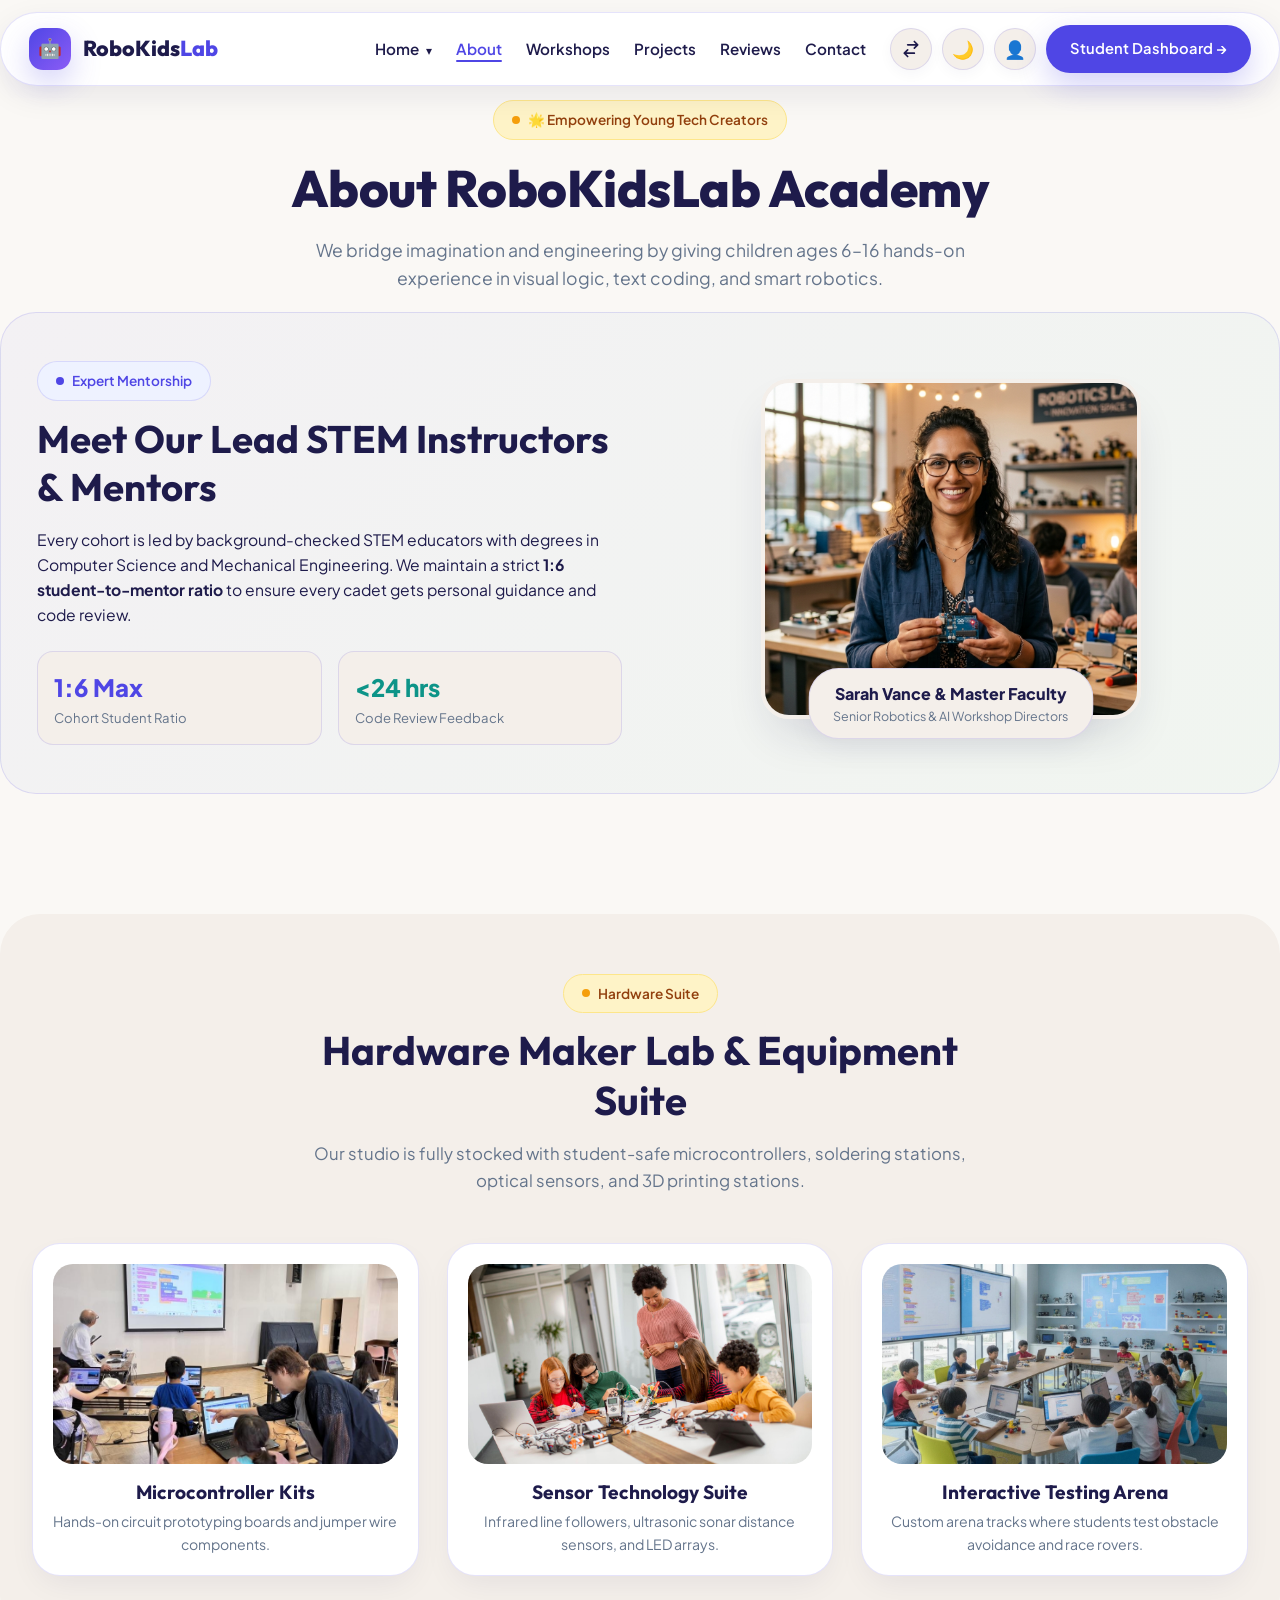
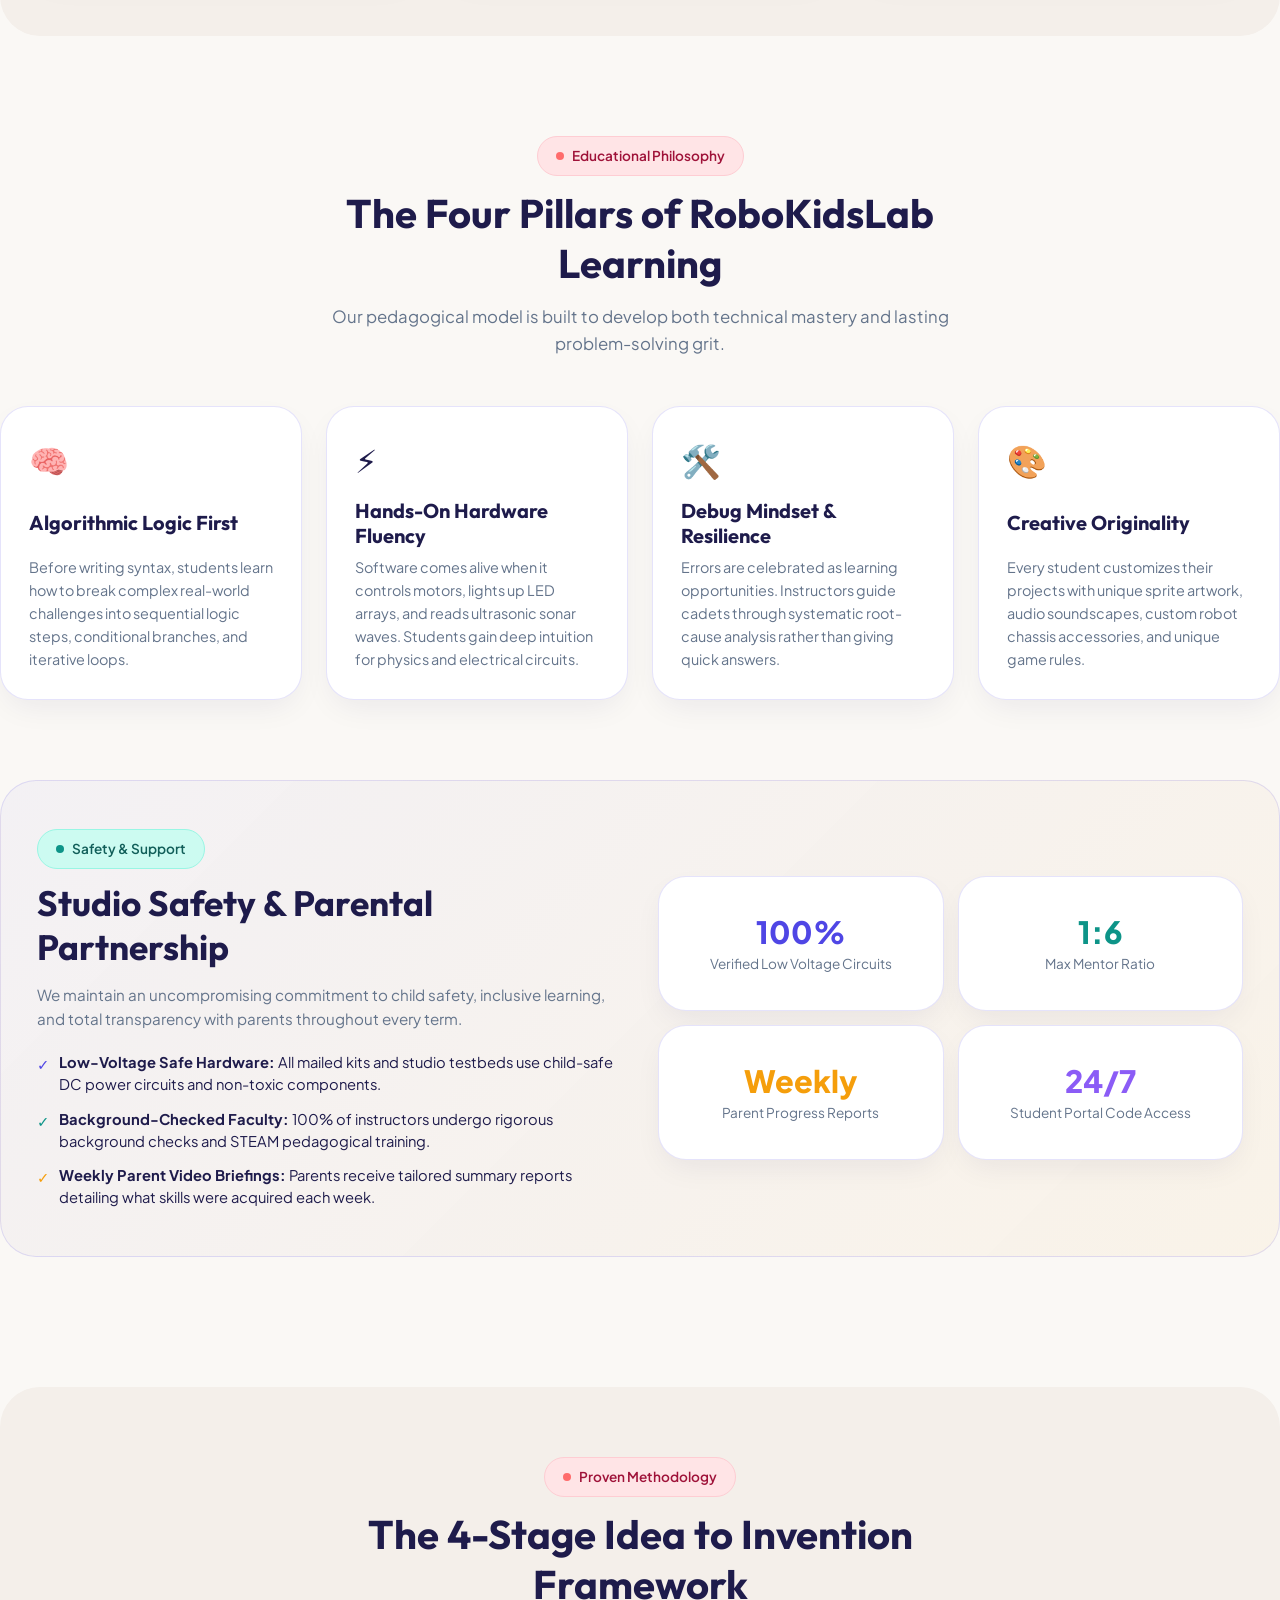
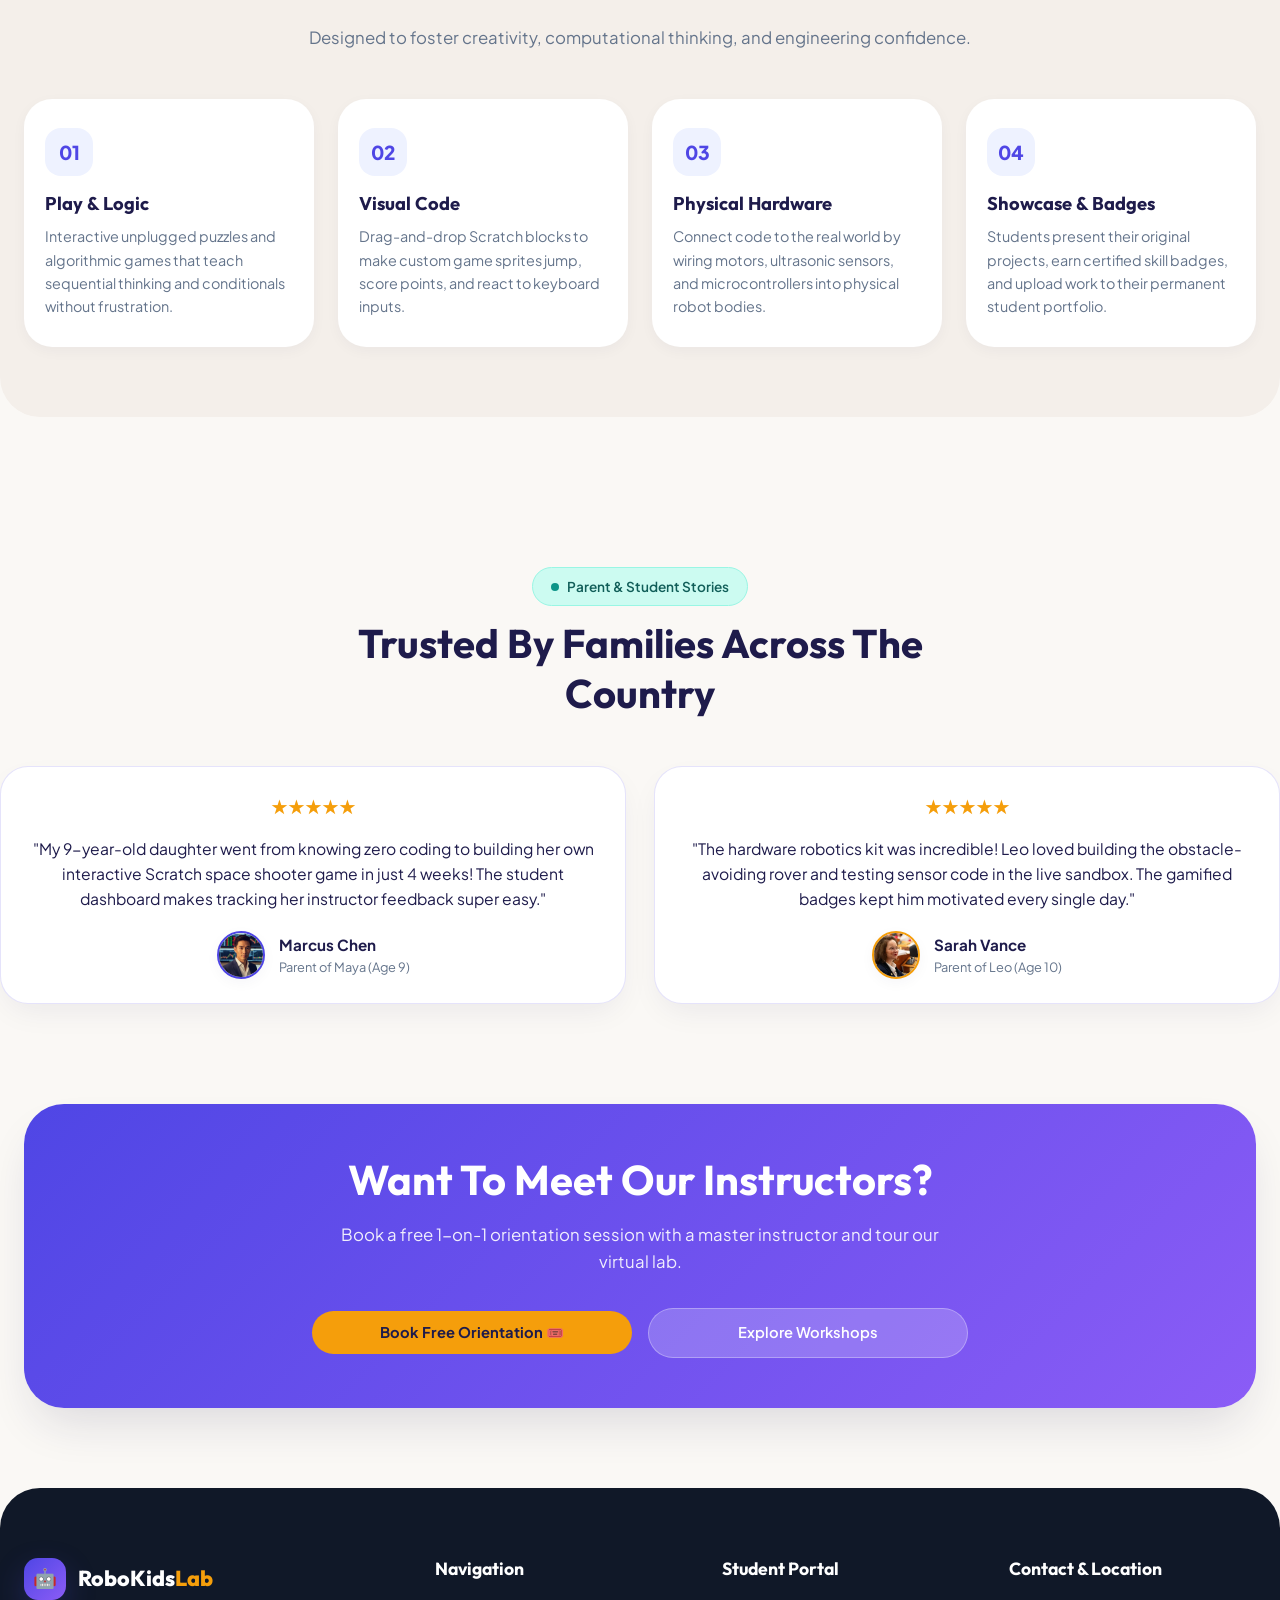
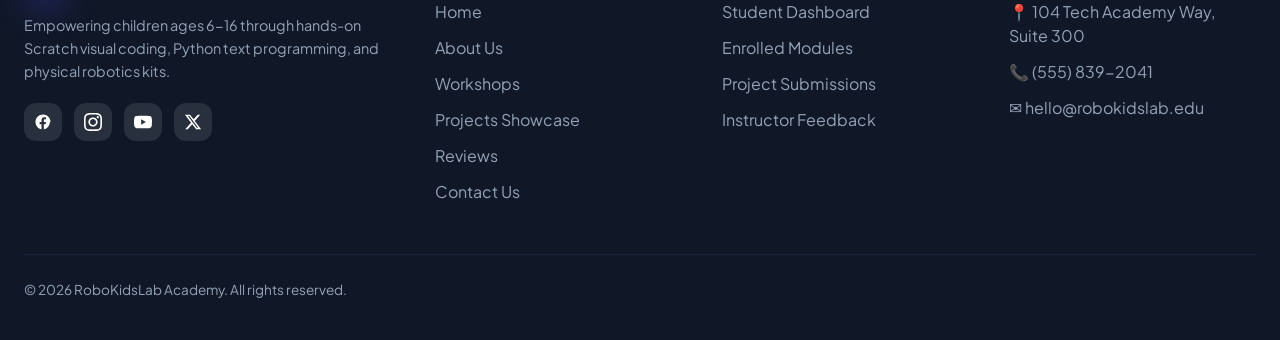
==== commit 97b02656: "Fix card sizing and mobile overlapping in about and projects pages" ====
--- a/about.html
+++ b/about.html
@@ -88,10 +88,9 @@
 
   <!-- 1. CERTIFIED LEAD FACULTY & MENTORS -->
   <section id="faculty-mentors" class="container" style="padding: 20px 0 60px;">
-    <div class="organic-card"
-      style="padding: 40px; background: linear-gradient(135deg, rgba(79, 70, 229, 0.04), rgba(16, 185, 129, 0.04));">
-      <div
-        style="display: grid; grid-template-columns: repeat(auto-fit, minmax(300px, 1fr)); gap: 36px; align-items: center;">
+    <div class="feature-banner-box"
+      style="background: linear-gradient(135deg, rgba(79, 70, 229, 0.04), rgba(16, 185, 129, 0.04));">
+      <div class="feature-banner-grid">
         <div>
           <div class="badge-pill badge-pill-purple" style="margin-bottom: 14px;">
             <span class="dot"></span> Expert Mentorship
@@ -222,9 +221,9 @@
 
   <!-- 4. SAFETY STANDARDS & PARENTAL PARTNERSHIP (NEW CONTENT SECTION 2) -->
   <section class="container" style="padding: 20px 0 60px;">
-    <div style="background: linear-gradient(135deg, rgba(79, 70, 229, 0.04), rgba(245, 158, 11, 0.05)); border-radius: 36px; padding: 48px 36px; border: 1px solid var(--border-light);">
-      <div style="display: grid; grid-template-columns: repeat(auto-fit, minmax(300px, 1fr)); gap: 36px; align-items: center;">
-        <div>
+    <div class="feature-banner-box" style="background: linear-gradient(135deg, rgba(79, 70, 229, 0.04), rgba(245, 158, 11, 0.05));">
+      <div class="feature-banner-grid">
+        <div class="feature-banner-left">
           <div class="badge-pill badge-pill-teal" style="margin-bottom: 12px;">
             <span class="dot"></span> Safety & Support
           </div>
@@ -232,38 +231,38 @@
           <p style="font-size: 0.95rem; color: var(--text-muted); margin-bottom: 20px; line-height: 1.6;">
             We maintain an uncompromising commitment to child safety, inclusive learning, and total transparency with parents throughout every term.
           </p>
-          <ul style="list-style: none; display: flex; flex-direction: column; gap: 12px; padding: 0;">
-            <li style="display: flex; align-items: flex-start; gap: 10px; font-size: 0.92rem;">
-              <span style="color: var(--primary); font-weight: 800;">✓</span>
+          <ul>
+            <li>
+              <span class="check-icon" style="color: var(--primary);">✓</span>
               <span><strong>Low-Voltage Safe Hardware:</strong> All mailed kits and studio testbeds use child-safe DC power circuits and non-toxic components.</span>
             </li>
-            <li style="display: flex; align-items: flex-start; gap: 10px; font-size: 0.92rem;">
-              <span style="color: var(--accent-teal); font-weight: 800;">✓</span>
+            <li>
+              <span class="check-icon" style="color: var(--accent-teal);">✓</span>
               <span><strong>Background-Checked Faculty:</strong> 100% of instructors undergo rigorous background checks and STEAM pedagogical training.</span>
             </li>
-            <li style="display: flex; align-items: flex-start; gap: 10px; font-size: 0.92rem;">
-              <span style="color: var(--accent-amber); font-weight: 800;">✓</span>
+            <li>
+              <span class="check-icon" style="color: var(--accent-amber);">✓</span>
               <span><strong>Weekly Parent Video Briefings:</strong> Parents receive tailored summary reports detailing what skills were acquired each week.</span>
             </li>
           </ul>
         </div>
 
-        <div style="display: grid; grid-template-columns: repeat(2, 1fr); gap: 16px;">
-          <div class="organic-card" style="text-align: center; padding: 24px;">
-            <div style="font-size: 2.2rem; font-weight: 800; color: var(--primary); margin-bottom: 4px;">100%</div>
-            <div style="font-size: 0.85rem; color: var(--text-muted);">Verified Low Voltage Circuits</div>
-          </div>
-          <div class="organic-card" style="text-align: center; padding: 24px;">
-            <div style="font-size: 2.2rem; font-weight: 800; color: var(--accent-teal); margin-bottom: 4px;">1:6</div>
-            <div style="font-size: 0.85rem; color: var(--text-muted);">Max Mentor Ratio</div>
-          </div>
-          <div class="organic-card" style="text-align: center; padding: 24px;">
-            <div style="font-size: 2.2rem; font-weight: 800; color: var(--accent-amber); margin-bottom: 4px;">Weekly</div>
-            <div style="font-size: 0.85rem; color: var(--text-muted);">Parent Progress Reports</div>
-          </div>
-          <div class="organic-card" style="text-align: center; padding: 24px;">
-            <div style="font-size: 2.2rem; font-weight: 800; color: var(--accent-purple); margin-bottom: 4px;">24/7</div>
-            <div style="font-size: 0.85rem; color: var(--text-muted);">Student Portal Code Access</div>
+        <div class="stat-matrix-grid">
+          <div class="organic-card stat-matrix-card">
+            <div class="stat-value" style="color: var(--primary);">100%</div>
+            <div class="stat-label">Verified Low Voltage Circuits</div>
+          </div>
+          <div class="organic-card stat-matrix-card">
+            <div class="stat-value" style="color: var(--accent-teal);">1:6</div>
+            <div class="stat-label">Max Mentor Ratio</div>
+          </div>
+          <div class="organic-card stat-matrix-card">
+            <div class="stat-value" style="color: var(--accent-amber);">Weekly</div>
+            <div class="stat-label">Parent Progress Reports</div>
+          </div>
+          <div class="organic-card stat-matrix-card">
+            <div class="stat-value" style="color: var(--accent-purple);">24/7</div>
+            <div class="stat-label">Student Portal Code Access</div>
           </div>
         </div>
       </div>
--- a/assets/css/style.css
+++ b/assets/css/style.css
@@ -1971,6 +1971,192 @@
   }
 }
 
+/* FEATURE BANNER & SPLIT SECTION LAYOUTS */
+.feature-banner-box {
+  border-radius: 36px;
+  padding: 48px 36px;
+  border: 1px solid var(--border-light);
+  box-sizing: border-box;
+  width: 100%;
+  max-width: 100%;
+  overflow: hidden;
+}
+
+.feature-banner-grid {
+  display: grid;
+  grid-template-columns: 1fr 1fr;
+  gap: 36px;
+  align-items: center;
+  width: 100%;
+  box-sizing: border-box;
+}
+
+.feature-banner-left {
+  min-width: 0;
+  width: 100%;
+  box-sizing: border-box;
+}
+
+.feature-banner-left ul {
+  list-style: none;
+  display: flex;
+  flex-direction: column;
+  gap: 12px;
+  padding: 0;
+  margin: 0;
+  width: 100%;
+  box-sizing: border-box;
+}
+
+.feature-banner-left li {
+  display: flex;
+  align-items: flex-start;
+  gap: 10px;
+  font-size: 0.92rem;
+  line-height: 1.5;
+  word-break: break-word;
+  overflow-wrap: break-word;
+}
+
+.feature-banner-left li .check-icon {
+  flex-shrink: 0;
+  font-weight: 800;
+  margin-top: 2px;
+}
+
+@media (max-width: 992px) {
+  .feature-banner-grid {
+    grid-template-columns: 1fr !important;
+    gap: 32px !important;
+  }
+}
+
+@media (max-width: 768px) {
+  .feature-banner-box {
+    padding: 28px 18px !important;
+    border-radius: 28px !important;
+  }
+
+  .feature-banner-grid {
+    grid-template-columns: 1fr !important;
+    gap: 24px !important;
+  }
+
+  .feature-banner-left li {
+    font-size: 0.88rem !important;
+  }
+}
+
+@media (max-width: 480px) {
+  .feature-banner-box {
+    padding: 20px 14px !important;
+    border-radius: 20px !important;
+  }
+
+  .feature-banner-grid {
+    grid-template-columns: 1fr !important;
+    gap: 20px !important;
+  }
+
+  .feature-banner-left li {
+    font-size: 0.84rem !important;
+    gap: 8px !important;
+  }
+}
+
+/* STAT MATRIX 2x2 GRID (Safety & Support, Annual Event cards equal sizing) */
+.stat-matrix-grid {
+  display: grid !important;
+  grid-template-columns: repeat(2, minmax(0, 1fr)) !important;
+  grid-auto-rows: 1fr !important;
+  gap: 14px !important;
+  align-items: stretch !important;
+  width: 100% !important;
+  max-width: 100% !important;
+  box-sizing: border-box !important;
+  min-width: 0 !important;
+}
+
+.stat-matrix-card {
+  text-align: center !important;
+  padding: 22px 14px !important;
+  display: flex !important;
+  flex-direction: column !important;
+  justify-content: center !important;
+  align-items: center !important;
+  height: 100% !important;
+  min-height: 135px !important;
+  box-sizing: border-box !important;
+  margin: 0 !important;
+  min-width: 0 !important;
+  width: 100% !important;
+  max-width: 100% !important;
+  overflow: hidden !important;
+}
+
+.stat-matrix-card .stat-value {
+  font-size: clamp(1.6rem, 2.4vw, 2.2rem) !important;
+  font-weight: 800 !important;
+  line-height: 1.15 !important;
+  margin-bottom: 6px !important;
+  word-break: break-word !important;
+}
+
+.stat-matrix-card .stat-label {
+  font-size: 0.85rem !important;
+  color: var(--text-muted) !important;
+  line-height: 1.35 !important;
+  text-align: center !important;
+  word-break: break-word !important;
+}
+
+@media (max-width: 768px) {
+  .stat-matrix-grid {
+    grid-template-columns: repeat(2, minmax(0, 1fr)) !important;
+    grid-auto-rows: 1fr !important;
+    gap: 12px !important;
+  }
+
+  .stat-matrix-card {
+    padding: 16px 10px !important;
+    min-height: 120px !important;
+    border-radius: 22px !important;
+  }
+
+  .stat-matrix-card .stat-value {
+    font-size: 1.6rem !important;
+    margin-bottom: 4px !important;
+  }
+
+  .stat-matrix-card .stat-label {
+    font-size: 0.78rem !important;
+  }
+}
+
+@media (max-width: 480px) {
+  .stat-matrix-grid {
+    grid-template-columns: repeat(2, minmax(0, 1fr)) !important;
+    grid-auto-rows: 1fr !important;
+    gap: 10px !important;
+  }
+
+  .stat-matrix-card {
+    padding: 14px 6px !important;
+    min-height: 110px !important;
+    border-radius: 16px !important;
+  }
+
+  .stat-matrix-card .stat-value {
+    font-size: 1.35rem !important;
+    margin-bottom: 4px !important;
+  }
+
+  .stat-matrix-card .stat-label {
+    font-size: 0.72rem !important;
+    line-height: 1.25 !important;
+  }
+}
+
 /* FLOATING TOP-TO-BOTTOM SCROLL BUTTON */
 .floating-top-btn {
   position: fixed;
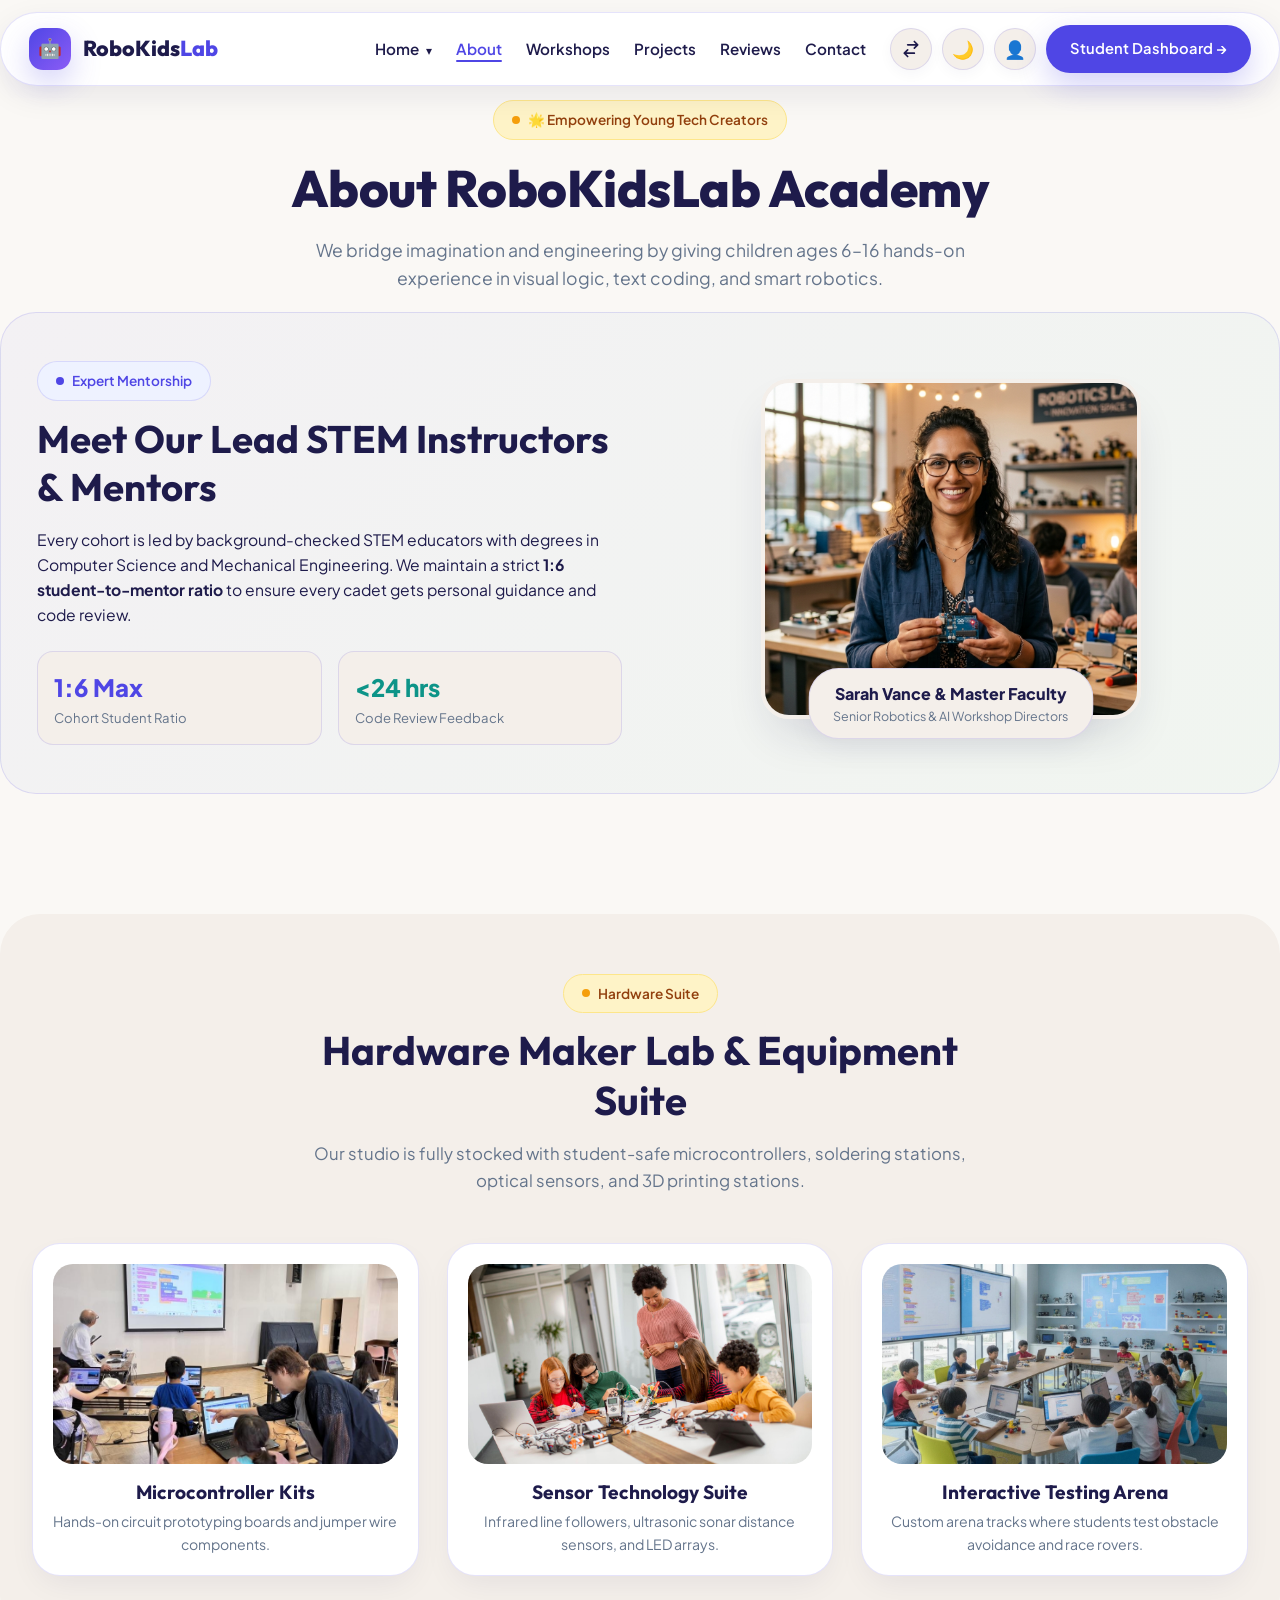
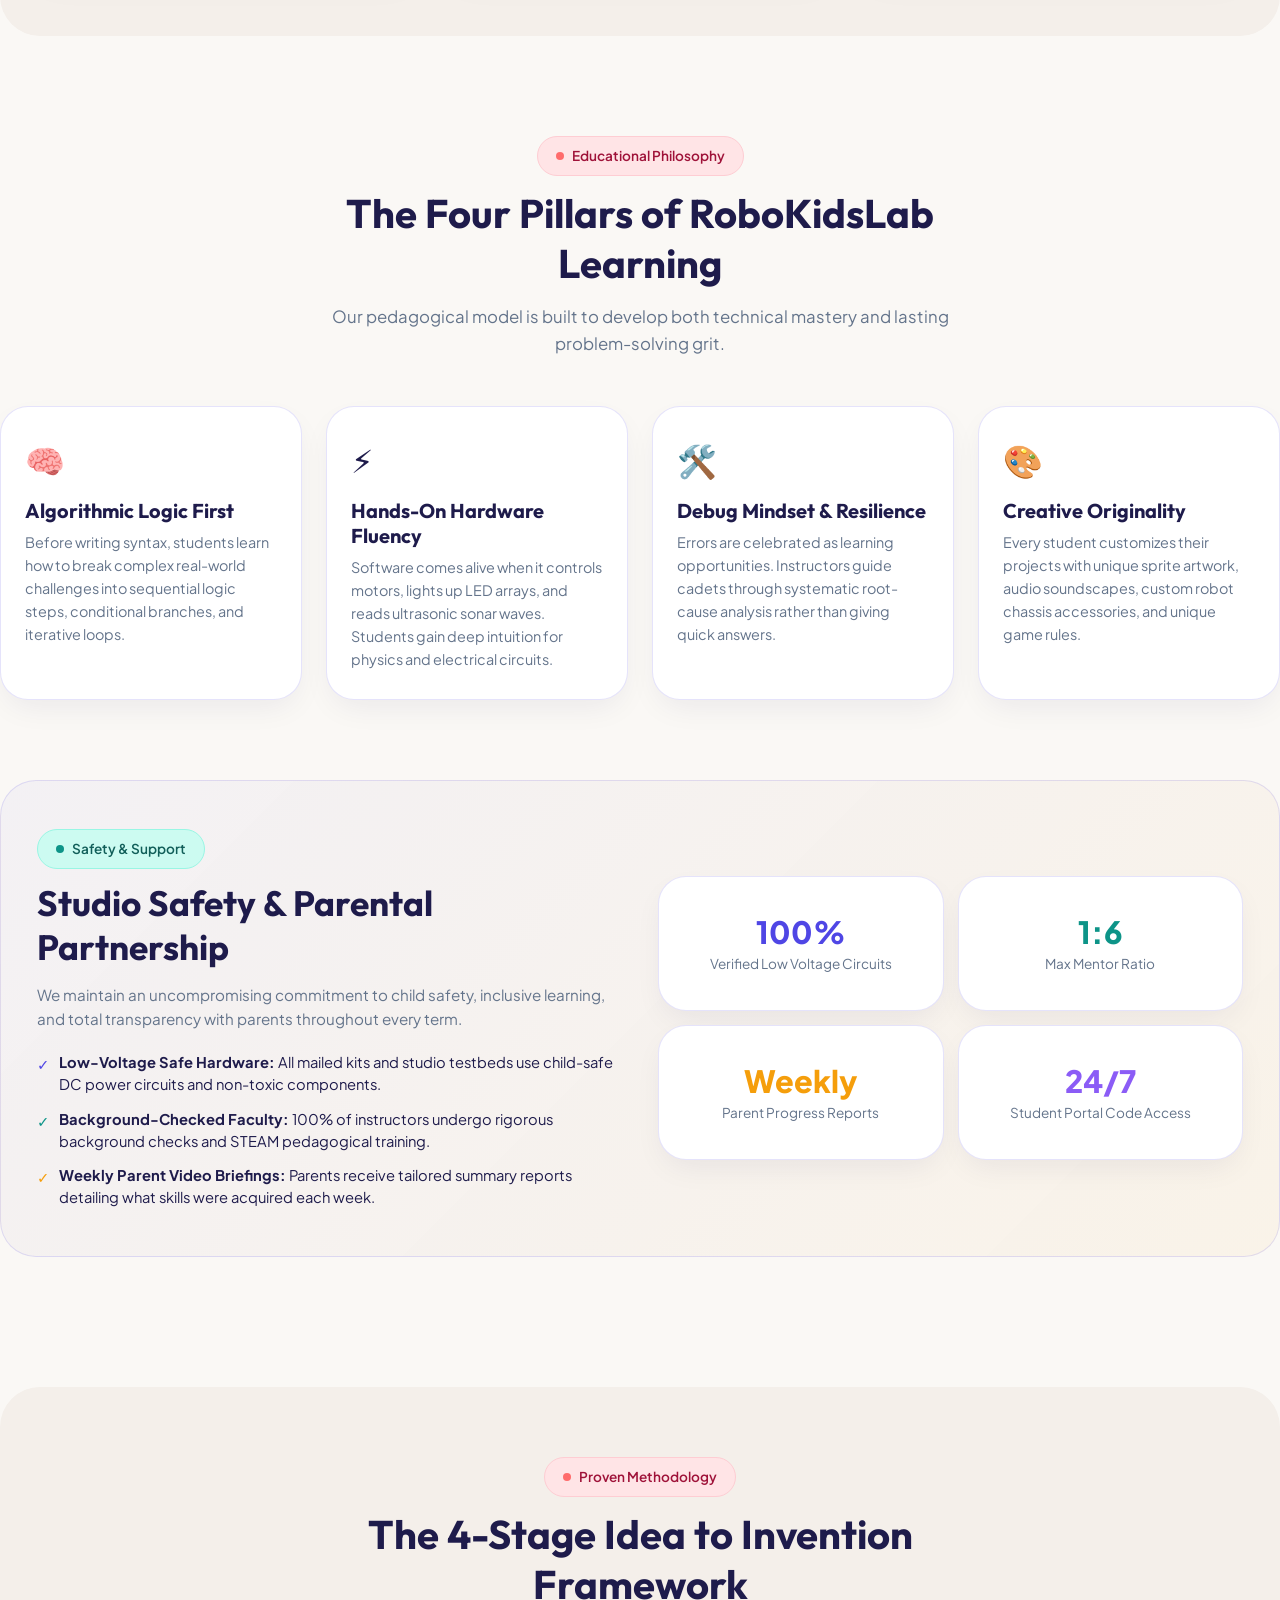
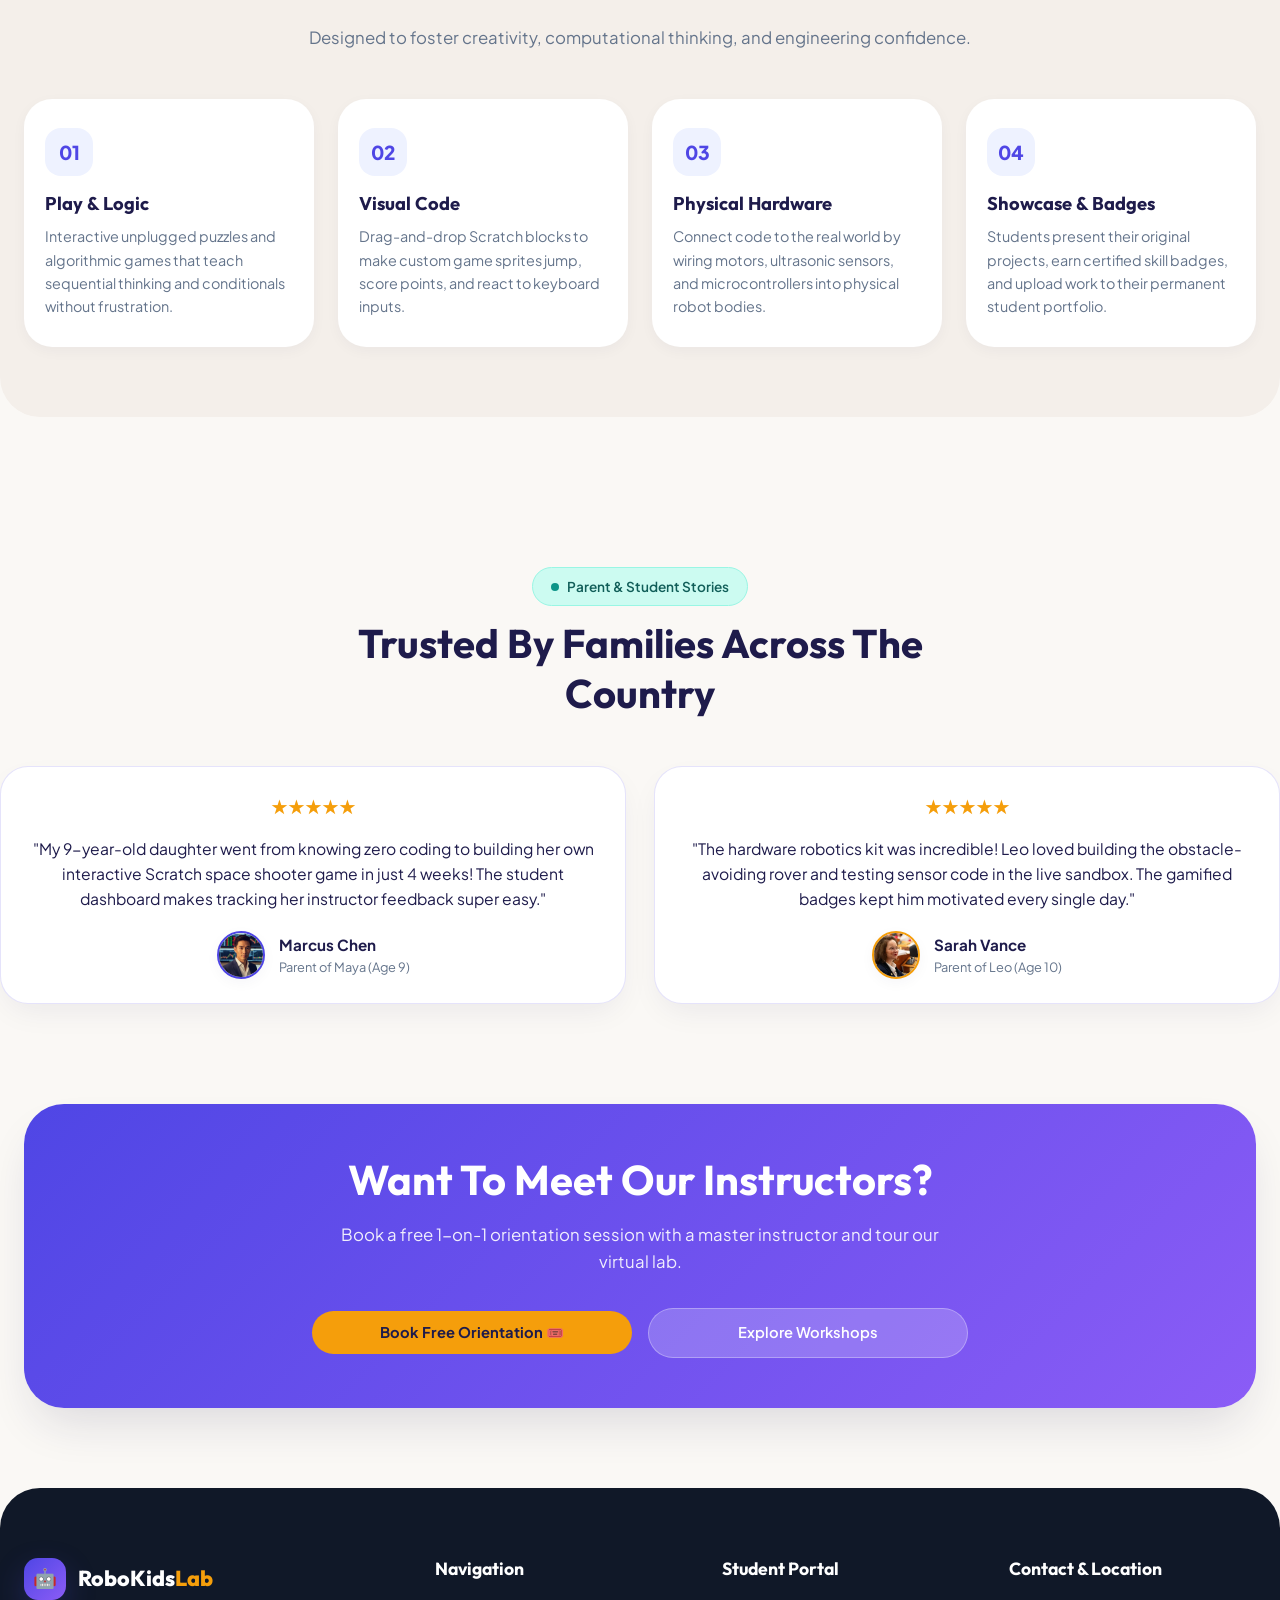
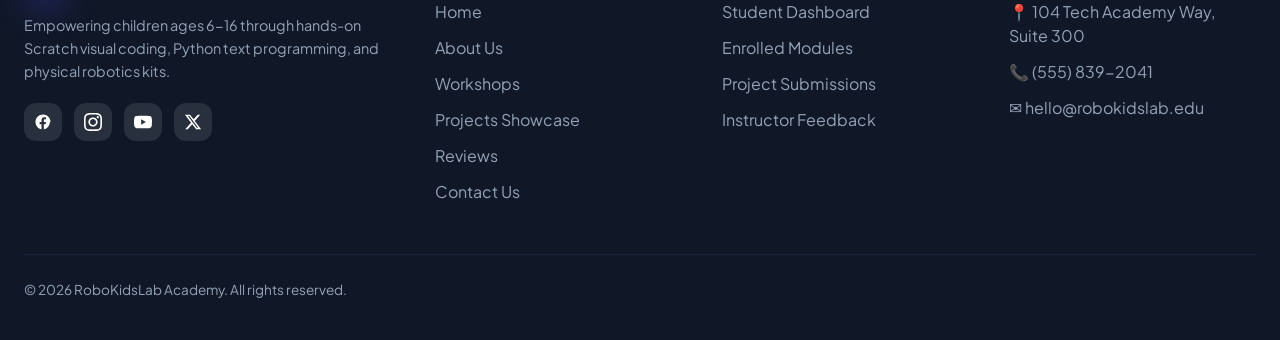
==== commit 2d2d26a4: "Fix card overlapping on mobile/tab view and remove duplicate header icons in dashboard" ====
--- a/about.html
+++ b/about.html
@@ -192,26 +192,26 @@
       <p class="section-desc">Our pedagogical model is built to develop both technical mastery and lasting problem-solving grit.</p>
     </div>
 
-    <div style="display: grid; grid-template-columns: repeat(auto-fit, minmax(260px, 1fr)); gap: 24px;">
-      <div class="organic-card" style="padding: 28px;">
+    <div class="lifecycle-pillars-grid">
+      <div class="organic-card">
         <div style="font-size: 2rem; margin-bottom: 12px;">🧠</div>
         <h3 style="font-size: 1.25rem; margin-bottom: 8px;">Algorithmic Logic First</h3>
         <p style="font-size: 0.9rem; color: var(--text-muted); line-height: 1.6;">Before writing syntax, students learn how to break complex real-world challenges into sequential logic steps, conditional branches, and iterative loops.</p>
       </div>
 
-      <div class="organic-card" style="padding: 28px;">
+      <div class="organic-card">
         <div style="font-size: 2rem; margin-bottom: 12px;">⚡</div>
         <h3 style="font-size: 1.25rem; margin-bottom: 8px;">Hands-On Hardware Fluency</h3>
         <p style="font-size: 0.9rem; color: var(--text-muted); line-height: 1.6;">Software comes alive when it controls motors, lights up LED arrays, and reads ultrasonic sonar waves. Students gain deep intuition for physics and electrical circuits.</p>
       </div>
 
-      <div class="organic-card" style="padding: 28px;">
+      <div class="organic-card">
         <div style="font-size: 2rem; margin-bottom: 12px;">🛠️</div>
         <h3 style="font-size: 1.25rem; margin-bottom: 8px;">Debug Mindset & Resilience</h3>
         <p style="font-size: 0.9rem; color: var(--text-muted); line-height: 1.6;">Errors are celebrated as learning opportunities. Instructors guide cadets through systematic root-cause analysis rather than giving quick answers.</p>
       </div>
 
-      <div class="organic-card" style="padding: 28px;">
+      <div class="organic-card">
         <div style="font-size: 2rem; margin-bottom: 12px;">🎨</div>
         <h3 style="font-size: 1.25rem; margin-bottom: 8px;">Creative Originality</h3>
         <p style="font-size: 0.9rem; color: var(--text-muted); line-height: 1.6;">Every student customizes their projects with unique sprite artwork, audio soundscapes, custom robot chassis accessories, and unique game rules.</p>
--- a/assets/css/style.css
+++ b/assets/css/style.css
@@ -2157,6 +2157,52 @@
   }
 }
 
+/* 4-COLUMN RESPONSIVE GRID (How Projects Are Built, Educational Philosophy, Learning Cadence, Impact Results) */
+.lifecycle-pillars-grid {
+  display: grid !important;
+  grid-template-columns: repeat(4, minmax(0, 1fr)) !important;
+  gap: 24px !important;
+  align-items: stretch !important;
+  width: 100% !important;
+  box-sizing: border-box !important;
+}
+
+.lifecycle-pillars-grid .organic-card {
+  height: 100% !important;
+  min-height: auto !important;
+  display: flex !important;
+  flex-direction: column !important;
+  justify-content: flex-start !important;
+  padding: 28px 24px !important;
+  box-sizing: border-box !important;
+  margin: 0 !important;
+  min-width: 0 !important;
+  width: 100% !important;
+  max-width: 100% !important;
+}
+
+@media (max-width: 1024px) {
+  .lifecycle-pillars-grid {
+    grid-template-columns: repeat(2, minmax(0, 1fr)) !important;
+    gap: 24px !important;
+  }
+  
+  .lifecycle-pillars-grid .organic-card {
+    padding: 26px 20px !important;
+  }
+}
+
+@media (max-width: 640px) {
+  .lifecycle-pillars-grid {
+    grid-template-columns: 1fr !important;
+    gap: 18px !important;
+  }
+
+  .lifecycle-pillars-grid .organic-card {
+    padding: 22px 18px !important;
+  }
+}
+
 /* FLOATING TOP-TO-BOTTOM SCROLL BUTTON */
 .floating-top-btn {
   position: fixed;
